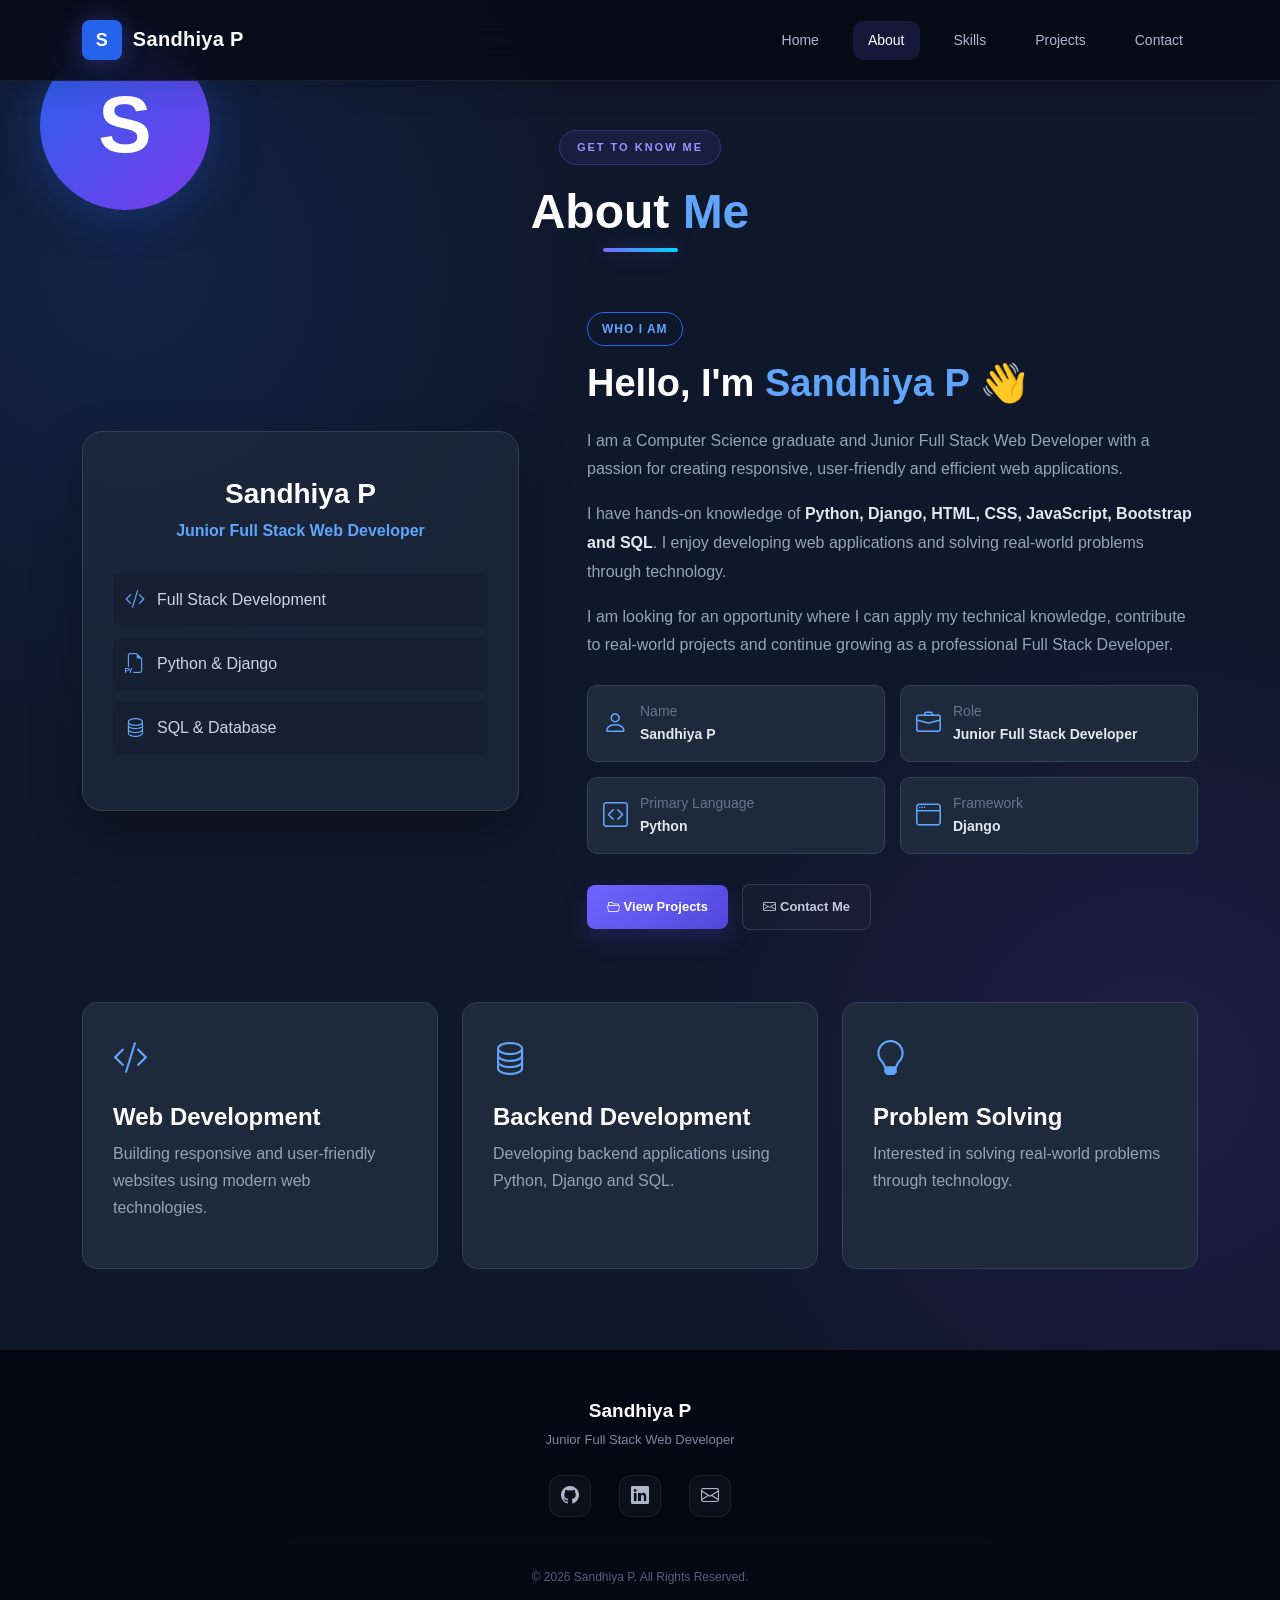
==== about.html @ 36f97024 "first commit" ====
<!DOCTYPE html>
<html lang="en">

<head>
    <meta charset="UTF-8">
    <meta name="viewport" content="width=device-width, initial-scale=1.0">

    <title>About Me | Sandhiya P</title>

    <!-- Bootstrap CSS -->
    <link href="https://cdn.jsdelivr.net/npm/bootstrap@5.3.3/dist/css/bootstrap.min.css" rel="stylesheet">

    <!-- Bootstrap Icons -->
    <link rel="stylesheet" href="https://cdn.jsdelivr.net/npm/bootstrap-icons@1.11.3/font/bootstrap-icons.min.css">

    <!-- Custom CSS -->
    <link rel="stylesheet" href="style.css">
</head>

<body>


    <!-- ================= NAVBAR ================= -->

    <nav class="navbar navbar-expand-lg navbar-dark fixed-top">

        <div class="container">

            <a class="navbar-brand fw-bold" href="index.html">
                <span class="logo">S</span>
                Sandhiya P
            </a>


            <button class="navbar-toggler" type="button" data-bs-toggle="collapse" data-bs-target="#navbarMenu">

                <span class="navbar-toggler-icon"></span>

            </button>


            <div class="collapse navbar-collapse" id="navbarMenu">

                <ul class="navbar-nav ms-auto">

                    <li class="nav-item">
                        <a class="nav-link" href="index.html">
                            Home
                        </a>
                    </li>

                    <li class="nav-item">
                        <a class="nav-link active" href="about.html">
                            About
                        </a>
                    </li>

                    <li class="nav-item">
                        <a class="nav-link" href="skills.html">
                            Skills
                        </a>
                    </li>

                    <li class="nav-item">
                        <a class="nav-link" href="projects.html">
                            Projects
                        </a>
                    </li>

                    <li class="nav-item">
                        <a class="nav-link" href="contact.html">
                            Contact
                        </a>
                    </li>

                </ul>

            </div>

        </div>

    </nav>



    <!-- ================= ABOUT SECTION ================= -->

    <section class="about-section">

        <div class="container">

            <!-- TITLE -->

            <div class="section-title text-center">

                <p class="small-title">
                    GET TO KNOW ME
                </p>

                <h1>
                    About <span>Me</span>
                </h1>

                <p class="title-line"></p>

            </div>


            <!-- MAIN CONTENT -->

            <div class="row align-items-center g-5">


                <!-- LEFT PROFILE -->

                <div class="col-lg-5">

                    <div class="about-profile">

                        <div class="profile-circle">

                            <span>S</span>

                        </div>


                        <h2>
                            Sandhiya P
                        </h2>

                        <p class="role">
                            Junior Full Stack Web Developer
                        </p>


                        <!-- INFO -->

                        <div class="profile-info">

                            <div>
                                <i class="bi bi-code-slash"></i>
                                <span>Full Stack Development</span>
                            </div>

                            <div>
                                <i class="bi bi-filetype-py"></i>
                                <span>Python & Django</span>
                            </div>

                            <div>
                                <i class="bi bi-database"></i>
                                <span>SQL & Database</span>
                            </div>

                        </div>

                    </div>

                </div>



                <!-- RIGHT CONTENT -->

                <div class="col-lg-7">

                    <div class="about-content">

                        <span class="badge-title">
                            WHO I AM
                        </span>

                        <h2>
                            Hello, I'm <span>Sandhiya P</span> 👋
                        </h2>


                        <p>
                            I am a Computer Science graduate and
                            Junior Full Stack Web Developer with a
                            passion for creating responsive,
                            user-friendly and efficient web
                            applications.
                        </p>


                        <p>
                            I have hands-on knowledge of
                            <strong>Python, Django, HTML, CSS,
                                JavaScript, Bootstrap and SQL</strong>.
                            I enjoy developing web applications and
                            solving real-world problems through
                            technology.
                        </p>


                        <p>
                            I am looking for an opportunity where I
                            can apply my technical knowledge,
                            contribute to real-world projects and
                            continue growing as a professional
                            Full Stack Developer.
                        </p>


                        <!-- DETAILS -->

                        <div class="details-grid">

                            <div class="detail-item">

                                <i class="bi bi-person"></i>

                                <div>
                                    <small>Name</small>
                                    <strong>Sandhiya P</strong>
                                </div>

                            </div>


                            <div class="detail-item">

                                <i class="bi bi-briefcase"></i>

                                <div>
                                    <small>Role</small>
                                    <strong>Junior Full Stack Developer</strong>
                                </div>

                            </div>


                            <div class="detail-item">

                                <i class="bi bi-code-square"></i>

                                <div>
                                    <small>Primary Language</small>
                                    <strong>Python</strong>
                                </div>

                            </div>


                            <div class="detail-item">

                                <i class="bi bi-window"></i>

                                <div>
                                    <small>Framework</small>
                                    <strong>Django</strong>
                                </div>

                            </div>

                        </div>


                        <!-- BUTTONS -->

                        <div class="about-buttons">

                            <a href="projects.html" class="btn btn-primary">

                                <i class="bi bi-folder2-open"></i>
                                View Projects

                            </a>


                            <a href="contact.html" class="btn btn-outline-light">

                                <i class="bi bi-envelope"></i>
                                Contact Me

                            </a>

                        </div>

                    </div>

                </div>

            </div>


            <!-- ================= BOTTOM CARDS ================= -->

            <div class="row mt-5 g-4">

                <div class="col-md-4">

                    <div class="about-card">

                        <i class="bi bi-code-slash"></i>

                        <h4>
                            Web Development
                        </h4>

                        <p>
                            Building responsive and
                            user-friendly websites using
                            modern web technologies.
                        </p>

                    </div>

                </div>


                <div class="col-md-4">

                    <div class="about-card">

                        <i class="bi bi-database"></i>

                        <h4>
                            Backend Development
                        </h4>

                        <p>
                            Developing backend applications
                            using Python, Django and SQL.
                        </p>

                    </div>

                </div>


                <div class="col-md-4">

                    <div class="about-card">

                        <i class="bi bi-lightbulb"></i>

                        <h4>
                            Problem Solving
                        </h4>

                        <p>
                            Interested in solving real-world
                            problems through technology.
                        </p>

                    </div>

                </div>

            </div>

        </div>

    </section>



    <!-- ================= FOOTER ================= -->

    <footer>

        <div class="container text-center">

            <h5>
                Sandhiya P
            </h5>

            <p>
                Junior Full Stack Web Developer
            </p>


            <div class="footer-social">

                <a href="#">
                    <i class="bi bi-github"></i>
                </a>

                <a href="#">
                    <i class="bi bi-linkedin"></i>
                </a>

                <a href="mailto:your-email@gmail.com">
                    <i class="bi bi-envelope"></i>
                </a>

            </div>


            <hr>


            <p class="copyright">
                © 2026 Sandhiya P. All Rights Reserved.
            </p>

        </div>

    </footer>



    <!-- Bootstrap JS -->

    <script src="https://cdn.jsdelivr.net/npm/bootstrap@5.3.3/dist/js/bootstrap.bundle.min.js">
    </script>

</body>

</html>
---- style.css ----
/* ================= GENERAL ================= */

* {
    margin: 0;
    padding: 0;
    box-sizing: border-box;
}

html {
    scroll-behavior: smooth;
}

body {
    font-family: Arial, sans-serif;
    background: #0f172a;
    color: white;
}


/* ================= NAVBAR ================= */

.navbar {
    background: rgba(15, 23, 42, 0.95);
    backdrop-filter: blur(10px);
    padding: 15px 0;
}

.navbar-brand {
    font-size: 23px;
}

.navbar-brand span {
    background: #2563eb;
    padding: 5px 10px;
    border-radius: 8px;
    margin-right: 5px;
}

.nav-link {
    color: #cbd5e1 !important;
    margin-left: 15px;
    font-weight: 500;
    transition: 0.3s;
}

.nav-link:hover,
.nav-link.active {
    color: #60a5fa !important;
}


/* ================= HERO ================= */

.hero {
    min-height: 100vh;

    background:
        radial-gradient(circle at 80% 20%,
            rgba(37, 99, 235, 0.25),
            transparent 30%),
        radial-gradient(circle at 10% 80%,
            rgba(124, 58, 237, 0.20),
            transparent 30%),
        #0f172a;
}

.hero h1 {
    font-size: clamp(42px, 6vw, 70px);
    font-weight: 800;
    line-height: 1.1;
    margin-bottom: 20px;
}

.hero h1 span {
    display: block;
    background: linear-gradient(90deg,
            #60a5fa,
            #a78bfa);

    -webkit-background-clip: text;
    -webkit-text-fill-color: transparent;
}

.hero h2 {
    color: #cbd5e1;
    font-size: 28px;
    margin-bottom: 25px;
}

.hero h2 strong {
    color: #60a5fa;
}

.welcome-text {
    color: #60a5fa;
    font-weight: 600;
    font-size: 17px;
    margin-bottom: 15px;
}

.hero-description {
    color: #94a3b8;
    max-width: 650px;
    line-height: 1.8;
    font-size: 17px;
}


/* ================= BUTTONS ================= */

.hero-buttons {
    margin-top: 30px;
}

.hero-buttons .btn {
    padding: 12px 22px;
    border-radius: 8px;
    margin-right: 10px;
    margin-bottom: 10px;
    font-weight: 600;
}

.btn-primary {
    background: #2563eb;
    border-color: #2563eb;
}

.btn-primary:hover {
    background: #1d4ed8;
    border-color: #1d4ed8;
}


/* ================= SOCIAL ================= */

.social-links {
    margin-top: 30px;
}

.social-links a {
    display: inline-flex;
    justify-content: center;
    align-items: center;

    width: 45px;
    height: 45px;

    margin-right: 10px;

    border: 1px solid #334155;
    border-radius: 50%;

    color: white;
    text-decoration: none;

    transition: 0.3s;
}

.social-links a:hover {
    background: #2563eb;
    border-color: #2563eb;
    transform: translateY(-4px);
}


/* ================= PROFILE ================= */

.profile-container {
    position: relative;
    width: 350px;
    height: 350px;
    margin: auto;
}

.profile-circle {
    width: 270px;
    height: 270px;

    position: absolute;
    top: 40px;
    left: 40px;

    border-radius: 50%;

    background:
        linear-gradient(135deg,
            #2563eb,
            #7c3aed);

    display: flex;
    justify-content: center;
    align-items: center;

    box-shadow:
        0 0 60px rgba(37, 99, 235, 0.35);
}

.profile-letter {
    font-size: 120px;
    font-weight: 800;
    color: white;
}


/* ================= FLOATING CARDS ================= */

.floating-card {
    position: absolute;

    background: rgba(30, 41, 59, 0.95);

    border: 1px solid #334155;

    padding: 12px 18px;

    border-radius: 10px;

    box-shadow: 0 10px 30px rgba(0, 0, 0, 0.3);

    font-size: 14px;

    animation: floating 3s ease-in-out infinite;
}

.floating-card i {
    color: #60a5fa;
    margin-right: 6px;
}

.card-one {
    top: 30px;
    right: -10px;
}

.card-two {
    bottom: 50px;
    left: -20px;
    animation-delay: 1s;
}

.card-three {
    bottom: 10px;
    right: 0;
    animation-delay: 2s;
}

@keyframes floating {

    0%,
    100% {
        transform: translateY(0);
    }

    50% {
        transform: translateY(-10px);
    }
}


/* ================= QUICK SKILLS ================= */

.quick-skills {
    background: #111827;
    padding: 40px 0;
}

.skill-box {
    background: #1e293b;
    border: 1px solid #334155;

    padding: 20px;

    border-radius: 12px;

    transition: 0.3s;
}

.skill-box:hover {
    transform: translateY(-5px);
    border-color: #2563eb;
}

.skill-box i {
    font-size: 30px;
    color: #60a5fa;
}

.skill-box h6 {
    margin-top: 10px;
    margin-bottom: 0;
}


/* ================= FOOTER ================= */

footer {
    background: #020617;
    padding: 35px 0;
}

footer h5 {
    font-size: 22px;
}

footer p {
    color: #94a3b8;
}

.footer-social a {
    color: white;
    font-size: 20px;
    margin: 0 8px;
    transition: 0.3s;
}

.footer-social a:hover {
    color: #60a5fa;
}

footer hr {
    border-color: #334155;
}

.copyright {
    margin-bottom: 0;
    font-size: 14px;
}


/* ================= MOBILE ================= */

@media (max-width: 991px) {

    .hero {
        text-align: center;
        padding-top: 80px;
    }

    .hero-description {
        margin: auto;
    }

    .social-links {
        margin-bottom: 30px;
    }

}

@media (max-width: 576px) {

    .profile-container {
        width: 280px;
        height: 280px;
    }

    .profile-circle {
        width: 220px;
        height: 220px;

        top: 30px;
        left: 30px;
    }

    .profile-letter {
        font-size: 90px;
    }

    .floating-card {
        font-size: 12px;
        padding: 8px 12px;
    }

    .card-one {
        right: -5px;
    }

    .card-two {
        left: -5px;
    }

}

/* ================= ABOUT PAGE ================= */

.about-section {
    min-height: 100vh;
    padding: 130px 0 80px;

    background:
        radial-gradient(circle at 10% 20%,
            rgba(37, 99, 235, 0.15),
            transparent 30%),
        radial-gradient(circle at 90% 80%,
            rgba(124, 58, 237, 0.15),
            transparent 30%),
        #0f172a;

    color: white;
}


/* ================= NAVBAR ================= */

.navbar {
    background: rgba(15, 23, 42, 0.95);
    backdrop-filter: blur(10px);
    padding: 15px 0;
}

.logo {
    display: inline-flex;
    align-items: center;
    justify-content: center;

    width: 35px;
    height: 35px;

    margin-right: 6px;

    background: #2563eb;
    border-radius: 8px;
}

.nav-link {
    color: #cbd5e1 !important;
    margin-left: 15px;
    font-weight: 500;
}

.nav-link:hover,
.nav-link.active {
    color: #60a5fa !important;
}


/* ================= SECTION TITLE ================= */

.section-title {
    margin-bottom: 60px;
}

.small-title {
    color: #60a5fa;
    font-size: 14px;
    font-weight: 700;
    letter-spacing: 3px;
}

.section-title h1 {
    font-size: 48px;
    font-weight: 800;
}

.section-title h1 span {
    color: #60a5fa;
}

.title-line {
    width: 60px;
    height: 4px;
    background: #2563eb;
    margin: 15px auto;
    border-radius: 10px;
}


/* ================= PROFILE ================= */

.about-profile {
    text-align: center;

    padding: 45px 30px;

    background: rgba(30, 41, 59, 0.75);

    border: 1px solid #334155;

    border-radius: 20px;

    box-shadow:
        0 20px 50px rgba(0, 0, 0, 0.25);

    transition: 0.3s;
}

.about-profile:hover {
    transform: translateY(-5px);
    border-color: #2563eb;
}


/* PROFILE CIRCLE */

.profile-circle {
    width: 170px;
    height: 170px;

    margin: 0 auto 25px;

    border-radius: 50%;

    display: flex;
    align-items: center;
    justify-content: center;

    background:
        linear-gradient(135deg,
            #2563eb,
            #7c3aed);

    box-shadow:
        0 0 50px rgba(37, 99, 235, 0.35);
}

.profile-circle span {
    font-size: 80px;
    font-weight: 800;
}


/* PROFILE TEXT */

.about-profile h2 {
    font-size: 28px;
    font-weight: 700;
}

.role {
    color: #60a5fa;
    font-weight: 600;
}


/* ================= PROFILE INFO ================= */

.profile-info {
    margin-top: 30px;
    text-align: left;
}

.profile-info div {
    display: flex;
    align-items: center;

    padding: 12px;

    margin-bottom: 10px;

    background: #172033;

    border-radius: 8px;

    color: #cbd5e1;
}

.profile-info i {
    color: #60a5fa;
    font-size: 20px;
    margin-right: 12px;
}


/* ================= ABOUT CONTENT ================= */

.about-content {
    padding-left: 20px;
}

.badge-title {
    display: inline-block;

    color: #60a5fa;

    border: 1px solid #2563eb;

    padding: 7px 14px;

    border-radius: 20px;

    font-size: 12px;

    font-weight: 700;

    letter-spacing: 1px;

    margin-bottom: 15px;
}

.about-content h2 {
    font-size: 38px;
    font-weight: 800;
    margin-bottom: 20px;
}

.about-content h2 span {
    color: #60a5fa;
}

.about-content p {
    color: #94a3b8;
    line-height: 1.8;
    font-size: 16px;
}

.about-content strong {
    color: #e2e8f0;
}


/* ================= DETAILS ================= */

.details-grid {
    display: grid;

    grid-template-columns: repeat(2, 1fr);

    gap: 15px;

    margin-top: 25px;
}

.detail-item {
    display: flex;
    align-items: center;

    padding: 15px;

    background: #1e293b;

    border: 1px solid #334155;

    border-radius: 10px;
}

.detail-item>i {
    font-size: 25px;
    color: #60a5fa;
    margin-right: 12px;
}

.detail-item small {
    display: block;
    color: #64748b;
}

.detail-item strong {
    color: #e2e8f0;
    font-size: 14px;
}


/* ================= BUTTONS ================= */

.about-buttons {
    margin-top: 30px;
}

.about-buttons .btn {
    padding: 12px 20px;

    border-radius: 8px;

    margin-right: 10px;

    font-weight: 600;
}

.btn-primary {
    background: #2563eb;
    border-color: #2563eb;
}

.btn-primary:hover {
    background: #1d4ed8;
    border-color: #1d4ed8;
}


/* ================= BOTTOM CARDS ================= */

.about-card {
    height: 100%;

    padding: 30px;

    background: #1e293b;

    border: 1px solid #334155;

    border-radius: 15px;

    transition: 0.3s;
}

.about-card:hover {
    transform: translateY(-7px);
    border-color: #2563eb;
}

.about-card i {
    font-size: 35px;
    color: #60a5fa;
}

.about-card h4 {
    margin-top: 18px;
    font-weight: 700;
}

.about-card p {
    color: #94a3b8;
    line-height: 1.7;
}


/* ================= FOOTER ================= */

footer {
    background: #020617;

    padding: 35px 0;

    color: white;
}

footer p {
    color: #94a3b8;
}

.footer-social a {
    color: white;

    font-size: 20px;

    margin: 0 8px;

    transition: 0.3s;
}

.footer-social a:hover {
    color: #60a5fa;
}

footer hr {
    border-color: #334155;
}

.copyright {
    margin-bottom: 0;
    font-size: 14px;
}


/* ================= MOBILE ================= */

@media (max-width: 991px) {

    .about-content {
        padding-left: 0;
    }

}

@media (max-width: 576px) {

    .about-section {
        padding-top: 110px;
    }

    .section-title h1 {
        font-size: 38px;
    }

    .about-content h2 {
        font-size: 30px;
    }

    .details-grid {
        grid-template-columns: 1fr;
    }

    .profile-circle {
        width: 140px;
        height: 140px;
    }

    .profile-circle span {
        font-size: 65px;
    }

}



/* ================= SKILLS PAGE ================= */

.skills-section {
    min-height: 100vh;
    padding: 130px 0 80px;

    background:
        radial-gradient(circle at 10% 20%,
            rgba(37, 99, 235, 0.15),
            transparent 30%),
        radial-gradient(circle at 90% 80%,
            rgba(124, 58, 237, 0.15),
            transparent 30%),
        #0f172a;

    color: white;
}


/* ================= SECTION TITLE ================= */

.section-title {
    margin-bottom: 55px;
}

.small-title {
    color: #60a5fa;
    font-size: 14px;
    font-weight: 700;
    letter-spacing: 3px;
}

.section-title h1 {
    font-size: 48px;
    font-weight: 800;
}

.section-title h1 span {
    color: #60a5fa;
}

.title-line {
    width: 60px;
    height: 4px;

    background: #2563eb;

    margin: 15px auto;

    border-radius: 10px;
}

.section-description {
    max-width: 650px;

    margin: auto;

    color: #94a3b8;

    line-height: 1.7;
}


/* ================= SKILL CARD ================= */

.skill-card {

    height: 100%;

    padding: 30px;

    background: rgba(30, 41, 59, 0.75);

    border: 1px solid #334155;

    border-radius: 16px;

    transition: all 0.3s ease;
}

.skill-card:hover {

    transform: translateY(-8px);

    border-color: #2563eb;

    box-shadow:
        0 15px 40px rgba(0, 0, 0, 0.3);
}


/* ================= SKILL ICON ================= */

.skill-icon {

    width: 60px;
    height: 60px;

    display: flex;

    justify-content: center;
    align-items: center;

    border-radius: 12px;

    background: rgba(37, 99, 235, 0.15);

    color: #60a5fa;

    font-size: 30px;

    margin-bottom: 20px;
}


.skill-card h3 {

    font-size: 22px;

    font-weight: 700;

    margin-bottom: 12px;
}


.skill-card p {

    color: #94a3b8;

    line-height: 1.7;

    font-size: 15px;

    min-height: 75px;
}


/* ================= PROGRESS ================= */

.skill-progress {

    margin-top: 20px;
}


.progress-info {

    display: flex;

    justify-content: space-between;

    margin-bottom: 8px;

    color: #94a3b8;

    font-size: 13px;
}


.progress {

    height: 7px;

    background: #334155;

    border-radius: 20px;

    overflow: hidden;
}


.progress-bar {

    background:
        linear-gradient(90deg,
            #2563eb,
            #7c3aed);

    border-radius: 20px;
}


/* ================= TECHNOLOGY SECTION ================= */

.technology-section {

    margin-top: 80px;

    padding: 40px;

    background: rgba(30, 41, 59, 0.6);

    border: 1px solid #334155;

    border-radius: 20px;
}


.technology-section h2 {

    font-size: 28px;

    font-weight: 700;

    margin-bottom: 30px;
}


.technology-list {

    display: flex;

    flex-wrap: wrap;

    justify-content: center;

    gap: 12px;
}


.technology-list span {

    padding: 10px 18px;

    background: #172033;

    border: 1px solid #334155;

    border-radius: 30px;

    color: #cbd5e1;

    font-size: 14px;

    transition: 0.3s;
}


.technology-list span:hover {

    background: #2563eb;

    border-color: #2563eb;

    color: white;

    transform: translateY(-3px);
}


/* ================= NAVBAR ================= */

.navbar {

    background: rgba(15, 23, 42, 0.95);

    backdrop-filter: blur(10px);

    padding: 15px 0;
}


.logo {

    display: inline-flex;

    align-items: center;

    justify-content: center;

    width: 35px;

    height: 35px;

    margin-right: 6px;

    background: #2563eb;

    border-radius: 8px;
}


.nav-link {

    color: #cbd5e1 !important;

    margin-left: 15px;

    font-weight: 500;
}


.nav-link:hover,
.nav-link.active {

    color: #60a5fa !important;
}


/* ================= FOOTER ================= */

footer {

    background: #020617;

    padding: 35px 0;

    color: white;
}


footer p {

    color: #94a3b8;
}


.footer-social a {

    color: white;

    font-size: 20px;

    margin: 0 8px;

    transition: 0.3s;
}


.footer-social a:hover {

    color: #60a5fa;
}


footer hr {

    border-color: #334155;
}


.copyright {

    margin-bottom: 0;

    font-size: 14px;
}


/* ================= MOBILE ================= */

@media (max-width: 576px) {

    .skills-section {

        padding-top: 110px;

    }


    .section-title h1 {

        font-size: 38px;

    }


    .technology-section {

        padding: 25px 15px;

    }


    .technology-section h2 {

        font-size: 23px;

    }

}


/* ================= PROJECTS PAGE ================= */

.projects-section {

    min-height: 100vh;

    padding: 130px 0 80px;

    background:
        radial-gradient(circle at 10% 20%,
            rgba(37, 99, 235, 0.15),
            transparent 30%),
        radial-gradient(circle at 90% 80%,
            rgba(124, 58, 237, 0.15),
            transparent 30%),
        #0f172a;

    color: white;
}


/* ================= SECTION TITLE ================= */

.section-title {

    margin-bottom: 55px;

}

.small-title {

    color: #60a5fa;

    font-size: 14px;

    font-weight: 700;

    letter-spacing: 3px;

}

.section-title h1 {

    font-size: 48px;

    font-weight: 800;

}

.section-title h1 span {

    color: #60a5fa;

}

.title-line {

    width: 60px;

    height: 4px;

    background: #2563eb;

    margin: 15px auto;

    border-radius: 10px;

}

.section-description {

    max-width: 700px;

    margin: auto;

    color: #94a3b8;

    line-height: 1.7;

}


/* ================= PROJECT CARD ================= */

.project-card {

    height: 100%;

    background: rgba(30, 41, 59, 0.75);

    border: 1px solid #334155;

    border-radius: 18px;

    overflow: hidden;

    transition: all 0.3s ease;

}

.project-card:hover {

    transform: translateY(-10px);

    border-color: #2563eb;

    box-shadow:
        0 20px 50px rgba(0, 0, 0, 0.35);

}


/* ================= PROJECT IMAGE ================= */

.project-image {

    height: 210px;

    position: relative;

    display: flex;

    align-items: center;

    justify-content: center;

    overflow: hidden;

}


/* Project backgrounds */

.task-project {

    background:
        linear-gradient(135deg,
            #1d4ed8,
            #312e81);

}

.ecommerce-project {

    background:
        linear-gradient(135deg,
            #7c3aed,
            #4c1d95);

}

.ml-project {

    background:
        linear-gradient(135deg,
            #0369a1,
            #164e63);

}

.kidney-project {

    background:
        linear-gradient(135deg,
            #be123c,
            #7f1d1d);

}


/* Project Icon */

.project-image>i {

    font-size: 85px;

    color: rgba(255, 255, 255, 0.9);

}


/* Project Number */

.project-number {

    position: absolute;

    top: 15px;

    right: 18px;

    padding: 7px 12px;

    background: rgba(0, 0, 0, 0.25);

    border-radius: 20px;

    font-size: 13px;

    font-weight: 700;

}


/* ================= PROJECT CONTENT ================= */

.project-content {

    padding: 28px;

}

.project-category {

    color: #60a5fa;

    font-size: 11px;

    font-weight: 700;

    letter-spacing: 1.5px;

}

.project-content h3 {

    font-size: 23px;

    font-weight: 700;

    margin-top: 10px;

    margin-bottom: 15px;

}

.project-content p {

    color: #94a3b8;

    line-height: 1.7;

    font-size: 15px;

}


/* ================= FEATURES ================= */

.project-features {

    list-style: none;

    padding: 0;

    margin: 20px 0;

}

.project-features li {

    color: #cbd5e1;

    font-size: 14px;

    margin-bottom: 8px;

}

.project-features i {

    color: #60a5fa;

    margin-right: 8px;

}


/* ================= TECHNOLOGY TAGS ================= */

.tech-tags {

    display: flex;

    flex-wrap: wrap;

    gap: 7px;

    margin-top: 20px;

}

.tech-tags span {

    padding: 6px 10px;

    background: #172033;

    border: 1px solid #334155;

    border-radius: 20px;

    color: #cbd5e1;

    font-size: 11px;

}


/* ================= PROJECT BUTTONS ================= */

.project-buttons {

    display: flex;

    gap: 10px;

    margin-top: 25px;

}

.project-buttons .btn {

    flex: 1;

    padding: 10px;

    border-radius: 8px;

    font-size: 13px;

    font-weight: 600;

}


/* ================= CTA ================= */

.project-cta {

    margin-top: 80px;

    padding: 50px 20px;

    background:
        linear-gradient(135deg,
            rgba(37, 99, 235, 0.15),
            rgba(124, 58, 237, 0.15));

    border: 1px solid #334155;

    border-radius: 20px;

}

.project-cta h2 {

    font-size: 30px;

    font-weight: 700;

}

.project-cta p {

    color: #94a3b8;

    margin: 15px 0 25px;

}


/* ================= NAVBAR ================= */

.navbar {

    background: rgba(15, 23, 42, 0.95);

    backdrop-filter: blur(10px);

    padding: 15px 0;

}

.logo {

    display: inline-flex;

    align-items: center;

    justify-content: center;

    width: 35px;

    height: 35px;

    margin-right: 6px;

    background: #2563eb;

    border-radius: 8px;

}

.nav-link {

    color: #cbd5e1 !important;

    margin-left: 15px;

    font-weight: 500;

}

.nav-link:hover,
.nav-link.active {

    color: #60a5fa !important;

}


/* ================= FOOTER ================= */

footer {

    background: #020617;

    padding: 35px 0;

    color: white;

}

footer p {

    color: #94a3b8;

}

.footer-social a {

    color: white;

    font-size: 20px;

    margin: 0 8px;

    transition: 0.3s;

}

.footer-social a:hover {

    color: #60a5fa;

}

footer hr {

    border-color: #334155;

}

.copyright {

    margin-bottom: 0;

    font-size: 14px;

}


/* ================= MOBILE ================= */

@media (max-width: 576px) {

    .projects-section {

        padding-top: 110px;

    }

    .section-title h1 {

        font-size: 38px;

    }

    .project-buttons {

        flex-direction: column;

    }

}


/* ================= CONTACT PAGE ================= */

.contact-section {

    min-height: 100vh;

    padding: 130px 0 90px;

    background:
        radial-gradient(circle at 10% 20%,
            rgba(37, 99, 235, 0.15),
            transparent 30%),

        radial-gradient(circle at 90% 80%,
            rgba(124, 58, 237, 0.15),
            transparent 30%),

        #0f172a;

    color: white;

}


/* ================= TITLE ================= */

.section-title {

    margin-bottom: 60px;

}


.small-title {

    color: #60a5fa;

    font-size: 14px;

    font-weight: 700;

    letter-spacing: 3px;

}


.section-title h1 {

    font-size: 48px;

    font-weight: 800;

}


.section-title h1 span {

    color: #60a5fa;

}


.title-line {

    width: 60px;

    height: 4px;

    background: #2563eb;

    margin: 15px auto;

    border-radius: 10px;

}


.section-description {

    max-width: 700px;

    margin: auto;

    color: #94a3b8;

    line-height: 1.7;

}


/* ================= CONTACT INFO ================= */

.contact-info {

    height: 100%;

    padding: 35px;

    background: rgba(30, 41, 59, 0.75);

    border: 1px solid #334155;

    border-radius: 18px;

}


.badge-title {

    display: inline-block;

    padding: 7px 14px;

    border: 1px solid #2563eb;

    border-radius: 20px;

    color: #60a5fa;

    font-size: 12px;

    font-weight: 700;

    letter-spacing: 1px;

}


.contact-info h2 {

    font-size: 35px;

    font-weight: 800;

    margin-top: 20px;

    margin-bottom: 15px;

}


.contact-info h2 span {

    color: #60a5fa;

}


.contact-info>p {

    color: #94a3b8;

    line-height: 1.8;

    margin-bottom: 30px;

}


/* ================= CONTACT ITEMS ================= */

.contact-item {

    display: flex;

    align-items: center;

    gap: 15px;

    padding: 16px;

    margin-bottom: 15px;

    background: #172033;

    border: 1px solid #334155;

    border-radius: 12px;

    text-decoration: none;

    transition: 0.3s;

}


.contact-item:hover {

    transform: translateX(5px);

    border-color: #2563eb;

}


.contact-icon {

    width: 48px;

    height: 48px;

    min-width: 48px;

    display: flex;

    align-items: center;

    justify-content: center;

    background: rgba(37, 99, 235, 0.15);

    color: #60a5fa;

    border-radius: 10px;

    font-size: 22px;

}


.contact-item small {

    display: block;

    color: #64748b;

    margin-bottom: 3px;

}


.contact-item strong {

    color: #e2e8f0;

    font-size: 14px;

}


/* ================= AVAILABILITY ================= */

.availability {

    display: flex;

    align-items: center;

    gap: 12px;

    margin-top: 25px;

    padding: 15px;

    background: rgba(34, 197, 94, 0.08);

    border: 1px solid rgba(34, 197, 94, 0.2);

    border-radius: 10px;

}


.online-dot {

    width: 10px;

    height: 10px;

    background: #22c55e;

    border-radius: 50%;

    box-shadow: 0 0 10px #22c55e;

}


.availability strong {

    display: block;

    color: #bbf7d0;

    font-size: 14px;

}


.availability small {

    color: #86efac;

}


/* ================= CONTACT FORM ================= */

.contact-form {

    padding: 35px;

    background: rgba(30, 41, 59, 0.75);

    border: 1px solid #334155;

    border-radius: 18px;

    height: 100%;

}


.contact-form h2 {

    font-size: 30px;

    font-weight: 700;

}


.contact-form>p {

    color: #94a3b8;

    margin-bottom: 30px;

}


/* ================= FORM ================= */

.form-group {

    margin-bottom: 20px;

}


.form-group label {

    display: block;

    color: #cbd5e1;

    font-size: 14px;

    font-weight: 600;

    margin-bottom: 8px;

}


.form-group input,
.form-group textarea {

    width: 100%;

    padding: 13px 15px;

    background: #172033;

    border: 1px solid #334155;

    border-radius: 8px;

    color: white;

    outline: none;

    transition: 0.3s;

}


.form-group input::placeholder,
.form-group textarea::placeholder {

    color: #64748b;

}


.form-group input:focus,
.form-group textarea:focus {

    border-color: #2563eb;

    box-shadow:
        0 0 0 3px rgba(37, 99, 235, 0.12);

}


.form-group textarea {

    resize: vertical;

}


/* ================= SEND BUTTON ================= */

.send-btn {

    width: 100%;

    padding: 13px;

    border: none;

    border-radius: 8px;

    background:
        linear-gradient(90deg,
            #2563eb,
            #7c3aed);

    color: white;

    font-weight: 600;

    transition: 0.3s;

}


.send-btn:hover {

    transform: translateY(-2px);

    box-shadow:
        0 10px 25px rgba(37, 99, 235, 0.25);

}


/* ================= SOCIAL ================= */

.social-section {

    margin-top: 70px;

}


.social-section h3 {

    font-size: 28px;

    font-weight: 700;

}


.social-section p {

    color: #94a3b8;

}


.social-links {

    display: flex;

    justify-content: center;

    gap: 15px;

    margin-top: 25px;

}


.social-links a {

    width: 50px;

    height: 50px;

    display: flex;

    align-items: center;

    justify-content: center;

    border: 1px solid #334155;

    background: #1e293b;

    color: #cbd5e1;

    border-radius: 50%;

    font-size: 22px;

    text-decoration: none;

    transition: 0.3s;

}


.social-links a:hover {

    background: #2563eb;

    border-color: #2563eb;

    color: white;

    transform: translateY(-5px);

}


/* ================= NAVBAR ================= */

.navbar {

    background: rgba(15, 23, 42, 0.95);

    backdrop-filter: blur(10px);

    padding: 15px 0;

}


.logo {

    display: inline-flex;

    align-items: center;

    justify-content: center;

    width: 35px;

    height: 35px;

    margin-right: 6px;

    background: #2563eb;

    border-radius: 8px;

}


.nav-link {

    color: #cbd5e1 !important;

    margin-left: 15px;

    font-weight: 500;

}


.nav-link:hover,
.nav-link.active {

    color: #60a5fa !important;

}


/* ================= FOOTER ================= */

footer {

    background: #020617;

    padding: 35px 0;

    color: white;

}


footer p {

    color: #94a3b8;

}


.footer-social a {

    color: white;

    font-size: 20px;

    margin: 0 8px;

    transition: 0.3s;

}


.footer-social a:hover {

    color: #60a5fa;

}


footer hr {

    border-color: #334155;

}


.copyright {

    margin-bottom: 0;

    font-size: 14px;

}



/* =========================================
   GLOBAL
========================================= */

* {
    margin: 0;
    padding: 0;
    box-sizing: border-box;
}

body {
    font-family: "Poppins", sans-serif;
    background: #080b18;
    color: #ffffff;
}


/* =========================================
   NAVBAR
========================================= */

.navbar {
    padding: 18px 0;
    background: rgba(8, 11, 24, 0.92);
    backdrop-filter: blur(12px);
    border-bottom: 1px solid rgba(255, 255, 255, 0.08);
}

.navbar-brand {
    font-size: 20px;
}

.logo {
    display: inline-flex;
    align-items: center;
    justify-content: center;

    width: 38px;
    height: 38px;

    margin-right: 8px;

    border-radius: 10px;

    background: linear-gradient(135deg, #6c63ff, #a855f7);

    font-weight: 800;
}

.nav-link {
    margin-left: 12px;
    color: #cbd5e1 !important;
    transition: 0.3s;
}

.nav-link:hover,
.nav-link.active {
    color: #ffffff !important;
}


/* =========================================
   PROJECT SECTION
========================================= */

.ecommerce-section {
    min-height: 100vh;

    padding: 140px 0 80px;

    background:
        radial-gradient(circle at top right,
            rgba(108, 99, 255, 0.16),
            transparent 35%),
        radial-gradient(circle at bottom left,
            rgba(168, 85, 247, 0.12),
            transparent 35%),
        #080b18;
}


/* =========================================
   HEADER
========================================= */

.project-header {
    max-width: 750px;
    margin: 0 auto 55px;
}

.header-label {
    display: inline-block;

    margin-bottom: 12px;

    font-size: 12px;

    font-weight: 700;

    letter-spacing: 2px;

    color: #a78bfa;
}

.project-header h1 {
    font-size: clamp(34px, 5vw, 55px);

    font-weight: 800;

    margin-bottom: 15px;
}

.project-header h1 span {
    background: linear-gradient(90deg, #8b5cf6, #ec4899);

    -webkit-background-clip: text;

    -webkit-text-fill-color: transparent;
}

.project-header p {
    color: #94a3b8;

    line-height: 1.8;
}


/* =========================================
   MAIN CARD
========================================= */

.ecommerce-card {

    overflow: hidden;

    border-radius: 24px;

    background: rgba(255, 255, 255, 0.055);

    border: 1px solid rgba(255, 255, 255, 0.1);

    box-shadow:
        0 30px 80px rgba(0, 0, 0, 0.4);

    transition: 0.4s ease;
}

.ecommerce-card:hover {

    transform: translateY(-8px);

    border-color: rgba(139, 92, 246, 0.4);

    box-shadow:
        0 40px 100px rgba(0, 0, 0, 0.5);
}


/* =========================================
   HERO
========================================= */

.ecommerce-hero {

    height: 280px;

    position: relative;

    display: flex;

    align-items: center;

    justify-content: center;

    background:
        linear-gradient(135deg,
            #312e81,
            #7c3aed,
            #be185d);

    overflow: hidden;
}

.ecommerce-hero::before {

    content: "";

    position: absolute;

    width: 300px;
    height: 300px;

    border-radius: 50%;

    background: rgba(255, 255, 255, 0.08);

    top: -130px;
    left: -100px;
}

.ecommerce-hero::after {

    content: "";

    position: absolute;

    width: 250px;
    height: 250px;

    border-radius: 50%;

    background: rgba(255, 255, 255, 0.06);

    bottom: -120px;
    right: -80px;
}


/* =========================================
   ECOMMERCE ICON
========================================= */

.ecommerce-icon {

    position: relative;
    z-index: 2;

    width: 110px;
    height: 110px;

    display: flex;

    align-items: center;
    justify-content: center;

    border-radius: 30px;

    font-size: 55px;

    background: rgba(255, 255, 255, 0.14);

    border: 1px solid rgba(255, 255, 255, 0.3);

    backdrop-filter: blur(12px);

    box-shadow:
        0 20px 50px rgba(0, 0, 0, 0.2);

    transition: 0.4s ease;
}

.ecommerce-card:hover .ecommerce-icon {

    transform:
        scale(1.08) rotate(-4deg);

}


/* =========================================
   PROJECT NUMBER
========================================= */

.project-number {

    position: absolute;

    top: 22px;
    right: 22px;

    z-index: 3;

    padding: 7px 14px;

    border-radius: 30px;

    font-size: 13px;

    font-weight: 700;

    background: rgba(0, 0, 0, 0.25);

    backdrop-filter: blur(10px);
}


/* =========================================
   PROJECT STATUS
========================================= */

.project-status {

    position: absolute;

    bottom: 22px;
    left: 22px;

    z-index: 3;

    display: flex;

    align-items: center;

    gap: 7px;

    padding: 8px 14px;

    border-radius: 30px;

    font-size: 12px;

    font-weight: 600;

    background: rgba(255, 255, 255, 0.12);

    border: 1px solid rgba(255, 255, 255, 0.2);

    backdrop-filter: blur(10px);
}


/* =========================================
   CONTENT
========================================= */

.ecommerce-content {

    padding: 40px;
}

.project-category {

    display: inline-flex;

    align-items: center;

    gap: 8px;

    margin-bottom: 12px;

    font-size: 12px;

    font-weight: 700;

    letter-spacing: 1.5px;

    color: #a78bfa;
}

.ecommerce-content h2 {

    font-size: 34px;

    font-weight: 800;

    margin-bottom: 16px;
}

.project-description {

    max-width: 800px;

    color: #94a3b8;

    font-size: 15px;

    line-height: 1.9;
}


/* =========================================
   INFORMATION BOX
========================================= */

.info-box {

    height: 100%;

    padding: 25px;

    border-radius: 16px;

    background: rgba(255, 255, 255, 0.035);

    border: 1px solid rgba(255, 255, 255, 0.08);
}

.info-box h4 {

    margin-bottom: 20px;

    font-size: 17px;

    font-weight: 700;
}

.info-box h4 i {

    margin-right: 8px;

    color: #a78bfa;
}


/* =========================================
   FEATURES
========================================= */

.feature-list {

    padding: 0;

    margin: 0;

    list-style: none;
}

.feature-list li {

    display: flex;

    align-items: center;

    gap: 10px;

    margin-bottom: 13px;

    color: #cbd5e1;

    font-size: 14px;
}

.feature-list li:last-child {
    margin-bottom: 0;
}

.feature-list i {

    color: #a78bfa;

    font-size: 15px;
}


/* =========================================
   PROJECT INFO
========================================= */

.project-info>div {

    display: flex;

    justify-content: space-between;

    gap: 20px;

    padding: 11px 0;

    border-bottom: 1px solid rgba(255, 255, 255, 0.07);
}

.project-info>div:last-child {
    border-bottom: none;
}

.project-info span {

    color: #64748b;

    font-size: 13px;
}

.project-info strong {

    text-align: right;

    color: #e2e8f0;

    font-size: 13px;
}


/* =========================================
   TECHNOLOGIES
========================================= */

.technology-section {

    margin-top: 35px;

    padding-top: 30px;

    border-top: 1px solid rgba(255, 255, 255, 0.08);
}

.technology-section h4 {

    margin-bottom: 18px;

    font-size: 17px;
}

.technology-section h4 i {

    margin-right: 8px;

    color: #a78bfa;
}

.technology-list {

    display: flex;

    flex-wrap: wrap;

    gap: 9px;
}

.technology-list span {

    padding: 8px 13px;

    border-radius: 8px;

    color: #cbd5e1;

    background: rgba(255, 255, 255, 0.05);

    border: 1px solid rgba(255, 255, 255, 0.09);

    font-size: 12px;

    font-weight: 600;

    transition: 0.3s;
}

.technology-list span:hover {

    transform: translateY(-3px);

    background: rgba(139, 92, 246, 0.15);

    border-color: rgba(139, 92, 246, 0.4);
}


/* =========================================
   ACTION BUTTONS
========================================= */

.action-buttons {

    display: grid;

    grid-template-columns:
        repeat(3, 1fr);

    gap: 12px;

    margin-top: 35px;
}

.action-btn {

    min-height: 50px;

    display: flex;

    align-items: center;

    justify-content: center;

    gap: 9px;

    padding: 12px 15px;

    border-radius: 10px;

    text-decoration: none;

    font-size: 13px;

    font-weight: 600;

    transition: 0.3s ease;
}

.action-btn i:last-child {

    font-size: 12px;

    opacity: 0.7;
}


/* =========================================
   GITHUB
========================================= */

.github-btn {

    color: #ffffff;

    background: #24292e;

    border: 1px solid #444;
}

.github-btn:hover {

    color: #ffffff;

    background: #000000;

    transform: translateY(-3px);
}


/* =========================================
   LIVE DEMO
========================================= */

.live-btn {

    color: #ffffff;

    background: linear-gradient(135deg,
            #7c3aed,
            #db2777);

    border: none;
}

.live-btn:hover {

    color: #ffffff;

    transform: translateY(-3px);

    box-shadow:
        0 10px 25px rgba(124, 58, 237, 0.3);
}


/* =========================================
   BACK BUTTON
========================================= */

.back-btn {

    color: #cbd5e1;

    background: rgba(255, 255, 255, 0.04);

    border: 1px solid rgba(255, 255, 255, 0.12);
}

.back-btn:hover {

    color: #ffffff;

    background: rgba(255, 255, 255, 0.1);

    transform: translateY(-3px);
}


/* =========================================
   FOOTER
========================================= */

.project-footer {

    padding: 35px 0;

    background: #050711;

    border-top: 1px solid rgba(255, 255, 255, 0.08);
}

.project-footer h5 {

    margin-bottom: 5px;

    font-weight: 700;
}

.project-footer p {

    color: #64748b;

    font-size: 13px;
}

.project-footer .copyright {

    margin-top: 20px;

    margin-bottom: 0;
}


/* =========================================
   RESPONSIVE
========================================= */

@media (max-width: 768px) {

    .ecommerce-section {

        padding-top: 110px;

    }

    .ecommerce-hero {

        height: 230px;

    }

    .ecommerce-content {

        padding: 25px;

    }

    .ecommerce-content h2 {

        font-size: 28px;

    }

    .action-buttons {

        grid-template-columns: 1fr;

    }

}


@media (max-width: 480px) {

    .ecommerce-content {

        padding: 20px;

    }

    .project-info>div {

        flex-direction: column;

        gap: 4px;

    }

    .project-info strong {

        text-align: left;

    }

}



/* =========================================================
   SPAM EMAIL DETECTION - PROFESSIONAL PROJECT PAGE
   ========================================================= */

* {
    margin: 0;
    padding: 0;
    box-sizing: border-box;
}

html {
    scroll-behavior: smooth;
}

body {
    font-family: "Poppins", sans-serif;
    background: #070b16;
    color: #ffffff;
    overflow-x: hidden;
}


/* =========================================================
   NAVBAR
   ========================================================= */

.navbar {
    background: rgba(7, 11, 22, 0.88);
    backdrop-filter: blur(15px);
    -webkit-backdrop-filter: blur(15px);
    border-bottom: 1px solid rgba(255, 255, 255, 0.08);
    padding: 15px 0;
    transition: 0.3s;
}

.navbar-brand {
    color: #ffffff !important;
    font-size: 20px;
    letter-spacing: 0.3px;
}

.logo {
    display: inline-flex;
    width: 38px;
    height: 38px;
    align-items: center;
    justify-content: center;
    border-radius: 12px;
    margin-right: 8px;

    background: linear-gradient(135deg, #6c63ff, #00d4ff);
    box-shadow: 0 0 25px rgba(108, 99, 255, 0.45);

    font-size: 18px;
    font-weight: 800;
}

.navbar-nav {
    gap: 8px;
}

.nav-link {
    color: #b7bfd5 !important;
    padding: 8px 15px !important;
    border-radius: 10px;
    font-size: 14px;
    font-weight: 500;
    transition: 0.3s;
}

.nav-link:hover,
.nav-link.active {
    color: #ffffff !important;
    background: rgba(108, 99, 255, 0.15);
}

.navbar-toggler {
    border: 1px solid rgba(255, 255, 255, 0.15);
}


/* =========================================================
   MAIN SECTION
   ========================================================= */

.spam-section {
    position: relative;
    min-height: 100vh;
    padding: 145px 0 90px;

    background:
        radial-gradient(circle at 15% 20%,
            rgba(108, 99, 255, 0.18),
            transparent 30%),
        radial-gradient(circle at 85% 25%,
            rgba(0, 212, 255, 0.12),
            transparent 30%),
        linear-gradient(135deg, #070b16, #0b1020 50%, #070b16);
}


/* Decorative background */

.spam-section::before {
    content: "";
    position: absolute;
    inset: 0;

    background-image:
        linear-gradient(rgba(255, 255, 255, 0.025) 1px,
            transparent 1px),
        linear-gradient(90deg,
            rgba(255, 255, 255, 0.025) 1px,
            transparent 1px);

    background-size: 45px 45px;

    mask-image: linear-gradient(to bottom,
            black,
            transparent);

    pointer-events: none;
}


/* =========================================================
   PROJECT HEADER
   ========================================================= */

.project-header {
    position: relative;
    z-index: 2;
    margin-bottom: 55px;
}

.header-label {
    display: inline-block;

    padding: 8px 18px;
    margin-bottom: 18px;

    border: 1px solid rgba(108, 99, 255, 0.4);
    border-radius: 50px;

    background: rgba(108, 99, 255, 0.10);

    color: #9d96ff;

    font-size: 12px;
    font-weight: 700;
    letter-spacing: 2px;
}

.project-header h1 {
    font-size: clamp(40px, 6vw, 68px);
    font-weight: 800;
    line-height: 1.1;
    margin-bottom: 20px;

    letter-spacing: -2px;
}

.project-header h1 span {
    background: linear-gradient(90deg,
            #7c72ff,
            #00d4ff);

    -webkit-background-clip: text;
    -webkit-text-fill-color: transparent;
}

.project-header p {
    max-width: 650px;
    margin: auto;

    color: #9da6bd;
    font-size: 16px;
    line-height: 1.8;
}


/* =========================================================
   MAIN PROJECT CARD
   ========================================================= */

.spam-card {
    position: relative;
    overflow: hidden;

    border: 1px solid rgba(255, 255, 255, 0.08);
    border-radius: 28px;

    background: rgba(15, 21, 38, 0.82);

    backdrop-filter: blur(20px);
    -webkit-backdrop-filter: blur(20px);

    box-shadow:
        0 30px 80px rgba(0, 0, 0, 0.45),
        inset 0 1px 0 rgba(255, 255, 255, 0.04);

    transition: 0.4s ease;
}

.spam-card:hover {
    transform: translateY(-5px);

    border-color: rgba(108, 99, 255, 0.25);

    box-shadow:
        0 40px 100px rgba(0, 0, 0, 0.55),
        0 0 50px rgba(108, 99, 255, 0.08);
}


/* =========================================================
   HERO
   ========================================================= */

.spam-hero {
    position: relative;
    min-height: 270px;

    display: flex;
    align-items: center;
    justify-content: center;

    background:
        radial-gradient(circle,
            rgba(108, 99, 255, 0.20),
            transparent 45%),
        linear-gradient(135deg,
            #11182e,
            #0b1020);

    border-bottom: 1px solid rgba(255, 255, 255, 0.07);
}


/* Hero glow */

.spam-hero::before {
    content: "";

    position: absolute;

    width: 180px;
    height: 180px;

    border-radius: 50%;

    background: rgba(0, 212, 255, 0.12);

    filter: blur(60px);
}


/* =========================================================
   AI ICON
   ========================================================= */

.spam-icon {
    position: relative;
    z-index: 2;

    width: 110px;
    height: 110px;

    display: flex;
    align-items: center;
    justify-content: center;

    border-radius: 30px;

    background:
        linear-gradient(135deg,
            rgba(108, 99, 255, 0.25),
            rgba(0, 212, 255, 0.15));

    border: 1px solid rgba(255, 255, 255, 0.15);

    box-shadow:
        0 0 60px rgba(108, 99, 255, 0.25);

    animation: floating 4s ease-in-out infinite;
}

.spam-icon i {
    font-size: 55px;

    background: linear-gradient(135deg,
            #8c82ff,
            #00d4ff);

    -webkit-background-clip: text;
    -webkit-text-fill-color: transparent;
}

@keyframes floating {

    0%,
    100% {
        transform: translateY(0);
    }

    50% {
        transform: translateY(-10px);
    }
}


/* =========================================================
   PROJECT NUMBER
   ========================================================= */

.project-number {
    position: absolute;
    top: 25px;
    left: 28px;

    font-size: 70px;
    font-weight: 800;

    color: rgba(255, 255, 255, 0.035);
}


/* =========================================================
   STATUS BADGE
   ========================================================= */

.project-status {
    position: absolute;
    top: 25px;
    right: 25px;

    display: flex;
    align-items: center;
    gap: 8px;

    padding: 9px 15px;

    border-radius: 50px;

    background: rgba(0, 212, 255, 0.08);
    border: 1px solid rgba(0, 212, 255, 0.2);

    color: #55dcff;

    font-size: 12px;
    font-weight: 600;
}


/* =========================================================
   CONTENT
   ========================================================= */

.spam-content {
    padding: 50px;
}

.project-category {
    display: flex;
    align-items: center;
    gap: 8px;

    color: #8f87ff;

    font-size: 12px;
    font-weight: 700;
    letter-spacing: 1.5px;

    margin-bottom: 12px;
}

.project-category i {
    font-size: 16px;
}

.spam-content h2 {
    font-size: 34px;
    font-weight: 800;
    margin-bottom: 15px;
}

.project-description {
    max-width: 850px;

    color: #9da6bd;

    font-size: 15px;
    line-height: 1.9;

    margin-bottom: 35px;
}


/* =========================================================
   INFO BOX
   ========================================================= */

.info-box {
    height: 100%;

    padding: 28px;

    border-radius: 20px;

    background: rgba(255, 255, 255, 0.025);

    border: 1px solid rgba(255, 255, 255, 0.07);

    transition: 0.3s;
}

.info-box:hover {
    transform: translateY(-4px);

    border-color: rgba(108, 99, 255, 0.25);

    background: rgba(108, 99, 255, 0.05);
}

.info-box h4 {
    display: flex;
    align-items: center;
    gap: 10px;

    font-size: 17px;
    font-weight: 700;

    margin-bottom: 22px;
}

.info-box h4 i {
    color: #8c82ff;
}


/* =========================================================
   FEATURE LIST
   ========================================================= */

.feature-list {
    list-style: none;
    padding: 0;
    margin: 0;
}

.feature-list li {
    display: flex;
    align-items: center;
    gap: 10px;

    padding: 9px 0;

    color: #b9c1d4;

    font-size: 14px;
}

.feature-list li i {
    color: #00d4a8;
    font-size: 15px;
}


/* =========================================================
   ALGORITHM LIST
   ========================================================= */

.algorithm-list {
    display: flex;
    flex-wrap: wrap;
    gap: 10px;
}

.algorithm-list div {
    padding: 10px 14px;

    border-radius: 10px;

    background: rgba(108, 99, 255, 0.08);

    border: 1px solid rgba(108, 99, 255, 0.15);

    transition: 0.3s;
}

.algorithm-list div:hover {
    transform: translateY(-3px);

    background: rgba(108, 99, 255, 0.15);

    border-color: rgba(108, 99, 255, 0.35);
}

.algorithm-list span {
    color: #c5c9ff;

    font-size: 12px;
    font-weight: 600;
}


/* =========================================================
   PROJECT INFORMATION
   ========================================================= */

.project-information {
    display: grid;

    grid-template-columns:
        repeat(4, 1fr);

    gap: 1px;

    overflow: hidden;

    border-radius: 18px;

    background: rgba(255, 255, 255, 0.07);

    border: 1px solid rgba(255, 255, 255, 0.07);
}

.project-information>div {
    padding: 20px;

    background: #10172a;

    display: flex;
    flex-direction: column;

    gap: 7px;
}

.project-information span {
    color: #707b94;

    font-size: 11px;
    text-transform: uppercase;
    letter-spacing: 1px;
}

.project-information strong {
    color: #e8ebf4;

    font-size: 13px;
}


/* =========================================================
   TECHNOLOGY SECTION
   ========================================================= */

.technology-section {
    margin-top: 40px;
}

.technology-section h4 {
    display: flex;
    align-items: center;
    gap: 10px;

    font-size: 18px;

    margin-bottom: 20px;
}

.technology-section h4 i {
    color: #00d4ff;
}

.technology-list {
    display: flex;
    flex-wrap: wrap;
    gap: 10px;
}

.technology-list span {
    padding: 9px 15px;

    border-radius: 50px;

    background: rgba(0, 212, 255, 0.06);

    border: 1px solid rgba(0, 212, 255, 0.13);

    color: #a8eaff;

    font-size: 12px;
    font-weight: 600;

    transition: 0.3s;
}

.technology-list span:hover {
    transform: translateY(-3px);

    background: rgba(0, 212, 255, 0.12);

    border-color: rgba(0, 212, 255, 0.3);
}


/* =========================================================
   ACTION BUTTONS
   ========================================================= */

.action-buttons {
    display: flex;
    flex-wrap: wrap;

    gap: 12px;

    margin-top: 45px;

    padding-top: 30px;

    border-top: 1px solid rgba(255, 255, 255, 0.07);
}

.action-btn {
    display: inline-flex;
    align-items: center;
    justify-content: center;

    gap: 10px;

    min-height: 48px;

    padding: 12px 20px;

    border-radius: 12px;

    text-decoration: none;

    font-size: 13px;
    font-weight: 600;

    transition: 0.3s;
}

.github-btn {
    color: #ffffff;

    background: linear-gradient(135deg,
            #242938,
            #171b27);

    border: 1px solid rgba(255, 255, 255, 0.12);
}

.github-btn:hover {
    color: #ffffff;

    transform: translateY(-3px);

    box-shadow: 0 10px 30px rgba(0, 0, 0, 0.3);
}


.live-btn {
    color: #ffffff;

    background: linear-gradient(135deg,
            #675cff,
            #008fce);

    border: none;

    box-shadow:
        0 10px 30px rgba(77, 99, 255, 0.25);
}

.live-btn:hover {
    color: #ffffff;

    transform: translateY(-3px);

    box-shadow:
        0 15px 40px rgba(77, 99, 255, 0.35);
}


.back-btn {
    color: #aeb6ca;

    background: rgba(255, 255, 255, 0.03);

    border: 1px solid rgba(255, 255, 255, 0.08);
}

.back-btn:hover {
    color: #ffffff;

    transform: translateX(-4px);

    border-color: rgba(255, 255, 255, 0.18);
}


/* =========================================================
   FOOTER
   ========================================================= */

.project-footer {
    padding: 40px 0;

    background: #050812;

    border-top: 1px solid rgba(255, 255, 255, 0.06);
}

.project-footer h5 {
    font-size: 18px;
    font-weight: 700;
}

.project-footer p {
    color: #7f899f;

    font-size: 13px;

    margin-bottom: 8px;
}

.project-footer .copyright {
    color: #596276;

    margin-top: 15px;
}


/* =========================================================
   RESPONSIVE DESIGN
   ========================================================= */

@media (max-width: 991px) {

    .spam-section {
        padding-top: 125px;
    }

    .spam-content {
        padding: 35px;
    }

    .project-information {
        grid-template-columns:
            repeat(2, 1fr);
    }

}


@media (max-width: 767px) {

    .spam-section {
        padding: 115px 0 60px;
    }

    .project-header {
        margin-bottom: 35px;
    }

    .project-header h1 {
        font-size: 42px;
        letter-spacing: -1px;
    }

    .project-header p {
        font-size: 14px;
    }

    .spam-hero {
        min-height: 220px;
    }

    .spam-icon {
        width: 90px;
        height: 90px;

        border-radius: 24px;
    }

    .spam-icon i {
        font-size: 42px;
    }

    .project-number {
        font-size: 50px;
        top: 18px;
        left: 20px;
    }

    .project-status {
        top: 18px;
        right: 18px;

        padding: 7px 10px;

        font-size: 10px;
    }

    .spam-content {
        padding: 28px 22px;
    }

    .spam-content h2 {
        font-size: 27px;
    }

    .project-description {
        font-size: 14px;
    }

    .project-information {
        grid-template-columns: 1fr;
    }

    .action-buttons {
        flex-direction: column;
    }

    .action-btn {
        width: 100%;
    }

}


@media (max-width: 480px) {

    .project-header h1 {
        font-size: 36px;
    }

    .header-label {
        font-size: 10px;
        letter-spacing: 1.3px;
    }

    .spam-content {
        padding: 25px 18px;
    }

    .info-box {
        padding: 22px;
    }

    .project-status {
        display: none;
    }

}

/* =========================================================
   TASK MANAGEMENT SYSTEM
   PROFESSIONAL PORTFOLIO DESIGN
   ========================================================= */

* {
    margin: 0;
    padding: 0;
    box-sizing: border-box;
}

html {
    scroll-behavior: smooth;
}

body {
    font-family: "Poppins", sans-serif;
    background: #070b16;
    color: #ffffff;
    overflow-x: hidden;
}


/* =========================================================
   NAVBAR
   ========================================================= */

.navbar {
    background: rgba(7, 11, 22, 0.88);
    backdrop-filter: blur(18px);
    -webkit-backdrop-filter: blur(18px);

    border-bottom: 1px solid rgba(255, 255, 255, 0.07);

    padding: 15px 0;

    box-shadow: 0 5px 30px rgba(0, 0, 0, 0.15);
}

.navbar-brand {
    color: #ffffff !important;

    font-size: 20px;
    font-weight: 700;
}

.logo {
    width: 40px;
    height: 40px;

    display: inline-flex;
    align-items: center;
    justify-content: center;

    margin-right: 8px;

    border-radius: 12px;

    background: linear-gradient(135deg,
            #756bff,
            #00d4ff);

    box-shadow:
        0 0 25px rgba(108, 99, 255, 0.35);

    font-weight: 800;
}

.navbar-nav {
    gap: 7px;
}

.nav-link {
    color: #aeb6cb !important;

    font-size: 14px;
    font-weight: 500;

    padding: 9px 15px !important;

    border-radius: 10px;

    transition: 0.3s;
}

.nav-link:hover,
.nav-link.active {
    color: #ffffff !important;

    background: rgba(108, 99, 255, 0.14);
}

.navbar-toggler {
    border: 1px solid rgba(255, 255, 255, 0.15);
}


/* =========================================================
   MAIN PROJECT SECTION
   ========================================================= */

.project-details-section {
    position: relative;

    min-height: 100vh;

    padding: 130px 0 90px;

    background:
        radial-gradient(circle at 10% 15%,
            rgba(108, 99, 255, 0.18),
            transparent 28%),

        radial-gradient(circle at 90% 20%,
            rgba(0, 212, 255, 0.12),
            transparent 28%),

        linear-gradient(135deg,
            #070b16,
            #0c1222 50%,
            #070b16);
}


/* Grid background */

.project-details-section::before {
    content: "";

    position: absolute;

    inset: 0;

    background-image:
        linear-gradient(rgba(255, 255, 255, 0.025) 1px,
            transparent 1px),

        linear-gradient(90deg,
            rgba(255, 255, 255, 0.025) 1px,
            transparent 1px);

    background-size: 45px 45px;

    mask-image:
        linear-gradient(to bottom,
            black,
            transparent);

    pointer-events: none;
}


/* =========================================================
   BACK BUTTON
   ========================================================= */

.project-details-section .mb-4 {
    position: relative;
    z-index: 2;
}

.project-details-section .mb-4 .btn {
    border: 1px solid rgba(255, 255, 255, 0.12);

    background: rgba(255, 255, 255, 0.035);

    backdrop-filter: blur(10px);

    color: #c3cadb;

    border-radius: 12px;

    padding: 10px 17px;

    font-size: 13px;

    transition: 0.3s;
}

.project-details-section .mb-4 .btn:hover {
    color: #ffffff;

    background: rgba(108, 99, 255, 0.15);

    border-color: rgba(108, 99, 255, 0.35);

    transform: translateX(-4px);
}


/* =========================================================
   PROJECT HEADER
   ========================================================= */

.project-details-section .text-center {
    position: relative;
    z-index: 2;
}

.small-title {
    display: inline-block;

    padding: 8px 17px;

    margin-bottom: 18px;

    border-radius: 50px;

    background: rgba(108, 99, 255, 0.10);

    border: 1px solid rgba(108, 99, 255, 0.3);

    color: #9a92ff;

    font-size: 11px;

    font-weight: 700;

    letter-spacing: 2px;
}

.project-details-section h1 {
    font-size: clamp(40px, 6vw, 64px);

    font-weight: 800;

    letter-spacing: -2px;

    line-height: 1.1;

    margin-bottom: 18px;
}

.project-details-section h1 span {
    background:
        linear-gradient(90deg,
            #8177ff,
            #00d4ff);

    -webkit-background-clip: text;
    -webkit-text-fill-color: transparent;
}

.title-line {
    width: 75px;
    height: 4px;

    margin: 0 auto 22px;

    border-radius: 10px;

    background:
        linear-gradient(90deg,
            #766cff,
            #00d4ff);

    box-shadow:
        0 0 20px rgba(108, 99, 255, 0.4);
}

.section-description {
    max-width: 720px;

    margin: auto;

    color: #9ca6bc;

    font-size: 15px;

    line-height: 1.9;
}


/* =========================================================
   PROJECT DETAIL CARD
   ========================================================= */

.project-detail-card {
    position: relative;

    padding: 30px;

    border-radius: 22px;

    background:
        rgba(15, 21, 38, 0.80);

    border: 1px solid rgba(255, 255, 255, 0.075);

    backdrop-filter: blur(18px);

    box-shadow:
        0 25px 70px rgba(0, 0, 0, 0.25);

    transition:
        transform 0.35s ease,
        border-color 0.35s ease,
        box-shadow 0.35s ease;
}

.project-detail-card:hover {
    transform: translateY(-5px);

    border-color:
        rgba(108, 99, 255, 0.25);

    box-shadow:
        0 30px 80px rgba(0, 0, 0, 0.38),
        0 0 35px rgba(108, 99, 255, 0.06);
}

.project-detail-card h2 {
    display: flex;

    align-items: center;

    gap: 11px;

    font-size: 21px;

    font-weight: 700;

    margin-bottom: 25px;
}

.project-detail-card h2 i {
    color: #8177ff;

    font-size: 24px;
}

.project-detail-card h3 {
    font-size: 20px;

    font-weight: 700;

    margin-bottom: 18px;
}

.project-detail-card p {
    color: #9da6bb;

    font-size: 14px;

    line-height: 1.9;

    margin-bottom: 15px;
}


/* =========================================================
   CARD HR
   ========================================================= */

.project-detail-card hr {
    border-color:
        rgba(255, 255, 255, 0.08);

    margin: 22px 0;
}


/* =========================================================
   FEATURE BOXES
   ========================================================= */

.feature-box {
    height: 100%;

    padding: 23px;

    border-radius: 17px;

    background:
        rgba(255, 255, 255, 0.025);

    border: 1px solid rgba(255, 255, 255, 0.065);

    transition: 0.3s;
}

.feature-box:hover {
    transform: translateY(-5px);

    background:
        rgba(108, 99, 255, 0.07);

    border-color:
        rgba(108, 99, 255, 0.25);

    box-shadow:
        0 15px 35px rgba(0, 0, 0, 0.2);
}

.feature-box>i {
    width: 45px;
    height: 45px;

    display: flex;

    align-items: center;
    justify-content: center;

    margin-bottom: 17px;

    border-radius: 13px;

    background:
        linear-gradient(135deg,
            rgba(108, 99, 255, 0.18),
            rgba(0, 212, 255, 0.10));

    color: #8e86ff;

    font-size: 21px;
}

.feature-box h5 {
    font-size: 15px;

    font-weight: 700;

    color: #e9ecf5;

    margin-bottom: 8px;
}

.feature-box p {
    font-size: 12px;

    line-height: 1.7;

    margin: 0;
}


/* =========================================================
   TECHNOLOGY TAGS
   ========================================================= */

.tech-tags {
    display: flex;

    flex-wrap: wrap;

    gap: 10px;
}

.tech-tags span {
    display: inline-flex;

    align-items: center;

    padding: 9px 15px;

    border-radius: 50px;

    background:
        rgba(0, 212, 255, 0.055);

    border:
        1px solid rgba(0, 212, 255, 0.14);

    color: #a7e9ff;

    font-size: 12px;

    font-weight: 600;

    transition: 0.3s;
}

.tech-tags span:hover {
    transform: translateY(-3px);

    background:
        rgba(0, 212, 255, 0.12);

    border-color:
        rgba(0, 212, 255, 0.3);

    box-shadow:
        0 8px 20px rgba(0, 212, 255, 0.08);
}


/* =========================================================
   RIGHT PROJECT INFORMATION
   ========================================================= */

.col-lg-4 .project-detail-card {
    position: sticky;

    top: 105px;
}

.col-lg-4 .project-detail-card p {
    display: flex;

    flex-direction: column;

    gap: 3px;

    padding: 11px 0;

    margin: 0;

    border-bottom:
        1px solid rgba(255, 255, 255, 0.045);
}

.col-lg-4 .project-detail-card p:last-of-type {
    border-bottom: none;
}

.col-lg-4 .project-detail-card strong {
    color: #69758d;

    font-size: 11px;

    text-transform: uppercase;

    letter-spacing: 1px;
}

.col-lg-4 .project-detail-card p:not(:has(strong)) {
    color: #ffffff;
}


/* =========================================================
   GITHUB BUTTON
   ========================================================= */

.btn-primary {
    border: none;

    background:
        linear-gradient(135deg,
            #7066ff,
            #5147dc);

    box-shadow:
        0 10px 25px rgba(91, 78, 255, 0.2);

    border-radius: 12px;

    padding: 12px 18px;

    font-size: 13px;

    font-weight: 600;

    transition: 0.3s;
}

.btn-primary:hover {
    background:
        linear-gradient(135deg,
            #8178ff,
            #5c52e9);

    transform: translateY(-3px);

    box-shadow:
        0 15px 35px rgba(91, 78, 255, 0.3);
}


/* =========================================================
   LIVE DEMO BUTTON
   ========================================================= */

.btn-outline-light {
    border-color:
        rgba(255, 255, 255, 0.13);

    color: #c2c9d9;

    background:
        rgba(255, 255, 255, 0.025);

    border-radius: 12px;

    padding: 12px 18px;

    font-size: 13px;

    font-weight: 600;

    transition: 0.3s;
}

.btn-outline-light:hover {
    color: #ffffff;

    background:
        rgba(0, 212, 255, 0.08);

    border-color:
        rgba(0, 212, 255, 0.3);

    transform: translateY(-3px);
}


/* =========================================================
   FOOTER
   ========================================================= */

footer {
    padding: 50px 0 30px;

    background: #050812;

    border-top:
        1px solid rgba(255, 255, 255, 0.06);
}

footer h5 {
    font-size: 19px;

    font-weight: 700;

    margin-bottom: 8px;
}

footer p {
    color: #7d879d;

    font-size: 13px;
}

.footer-social {
    display: flex;

    justify-content: center;

    gap: 12px;

    margin: 25px 0;
}

.footer-social a {
    width: 42px;
    height: 42px;

    display: flex;

    align-items: center;
    justify-content: center;

    border-radius: 12px;

    background:
        rgba(255, 255, 255, 0.035);

    border:
        1px solid rgba(255, 255, 255, 0.07);

    color: #aeb7ca;

    font-size: 18px;

    text-decoration: none;

    transition: 0.3s;
}

.footer-social a:hover {
    color: #ffffff;

    transform: translateY(-4px);

    background:
        rgba(108, 99, 255, 0.15);

    border-color:
        rgba(108, 99, 255, 0.3);
}

footer hr {
    max-width: 700px;

    margin: 25px auto;

    border-color:
        rgba(255, 255, 255, 0.07);
}

footer .copyright {
    color: #555f73;

    font-size: 12px;

    margin: 0;
}


/* =========================================================
   RESPONSIVE
   ========================================================= */

@media (max-width: 991px) {

    .project-details-section {
        padding-top: 120px;
    }

    .col-lg-4 .project-detail-card {
        position: static;
    }

}


@media (max-width: 767px) {

    .project-details-section {
        padding: 110px 0 60px;
    }

    .project-details-section h1 {
        font-size: 40px;

        letter-spacing: -1px;
    }

    .section-description {
        font-size: 13px;
    }

    .project-detail-card {
        padding: 23px;

        border-radius: 18px;
    }

    .project-detail-card h2 {
        font-size: 18px;
    }

    .feature-box {
        padding: 20px;
    }

}


@media (max-width: 480px) {

    .project-details-section h1 {
        font-size: 34px;
    }

    .small-title {
        font-size: 9px;

        letter-spacing: 1.2px;
    }

    .project-detail-card {
        padding: 20px;
    }

    .tech-tags span {
        font-size: 11px;

        padding: 8px 12px;
    }

}
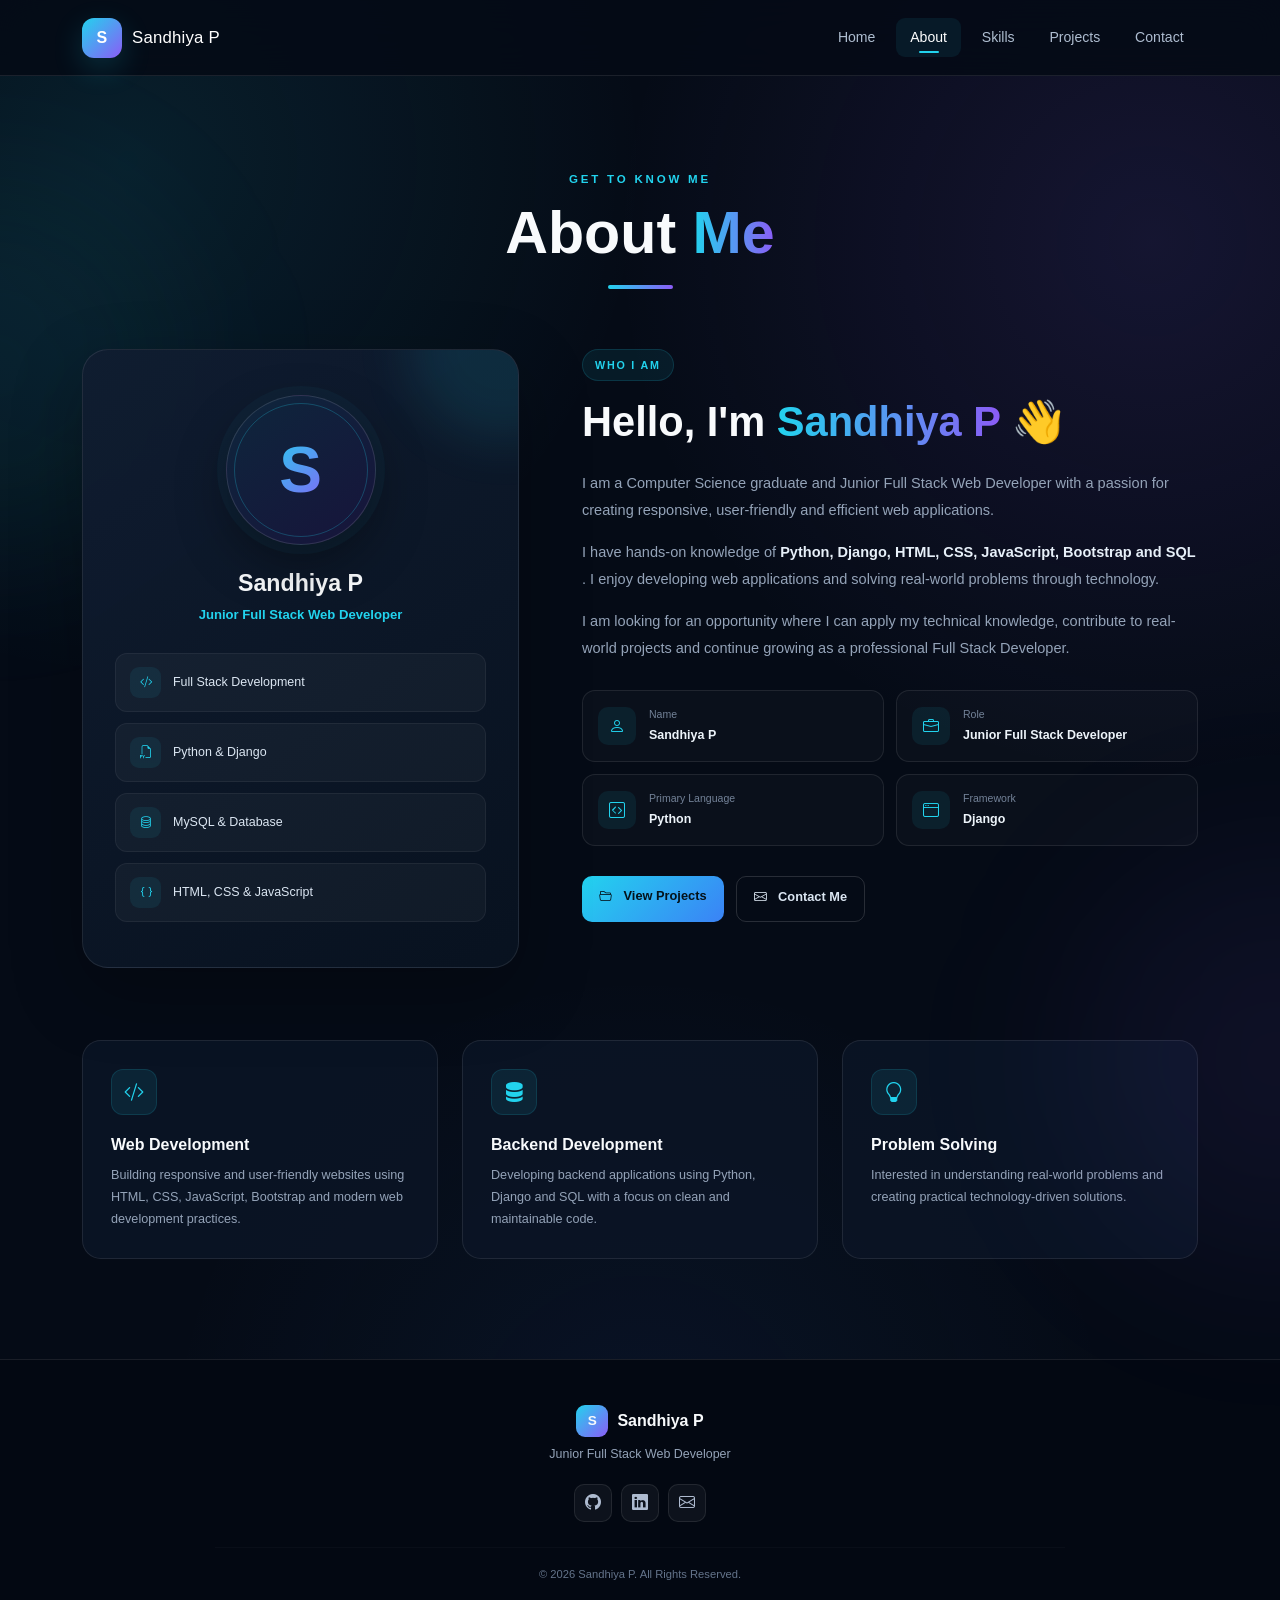
==== commit 435684b2: "Update Project" ====
--- a/about.html
+++ b/about.html
@@ -1,412 +1,1856 @@
-<!DOCTYPE html>
-<html lang="en">
-
-<head>
-    <meta charset="UTF-8">
-    <meta name="viewport" content="width=device-width, initial-scale=1.0">
-
-    <title>About Me | Sandhiya P</title>
-
-    <!-- Bootstrap CSS -->
-    <link href="https://cdn.jsdelivr.net/npm/bootstrap@5.3.3/dist/css/bootstrap.min.css" rel="stylesheet">
-
-    <!-- Bootstrap Icons -->
-    <link rel="stylesheet" href="https://cdn.jsdelivr.net/npm/bootstrap-icons@1.11.3/font/bootstrap-icons.min.css">
-
-    <!-- Custom CSS -->
-    <link rel="stylesheet" href="style.css">
-</head>
-
-<body>
-
-
-    <!-- ================= NAVBAR ================= -->
-
-    <nav class="navbar navbar-expand-lg navbar-dark fixed-top">
-
-        <div class="container">
-
-            <a class="navbar-brand fw-bold" href="index.html">
-                <span class="logo">S</span>
-                Sandhiya P
-            </a>
-
-
-            <button class="navbar-toggler" type="button" data-bs-toggle="collapse" data-bs-target="#navbarMenu">
-
-                <span class="navbar-toggler-icon"></span>
-
-            </button>
-
-
-            <div class="collapse navbar-collapse" id="navbarMenu">
-
-                <ul class="navbar-nav ms-auto">
-
-                    <li class="nav-item">
-                        <a class="nav-link" href="index.html">
-                            Home
-                        </a>
-                    </li>
-
-                    <li class="nav-item">
-                        <a class="nav-link active" href="about.html">
-                            About
-                        </a>
-                    </li>
-
-                    <li class="nav-item">
-                        <a class="nav-link" href="skills.html">
-                            Skills
-                        </a>
-                    </li>
-
-                    <li class="nav-item">
-                        <a class="nav-link" href="projects.html">
-                            Projects
-                        </a>
-                    </li>
-
-                    <li class="nav-item">
-                        <a class="nav-link" href="contact.html">
-                            Contact
-                        </a>
-                    </li>
-
-                </ul>
-
-            </div>
-
-        </div>
-
-    </nav>
-
-
-
-    <!-- ================= ABOUT SECTION ================= -->
-
-    <section class="about-section">
-
-        <div class="container">
-
-            <!-- TITLE -->
-
-            <div class="section-title text-center">
-
-                <p class="small-title">
-                    GET TO KNOW ME
-                </p>
-
-                <h1>
-                    About <span>Me</span>
-                </h1>
-
-                <p class="title-line"></p>
-
-            </div>
-
-
-            <!-- MAIN CONTENT -->
-
-            <div class="row align-items-center g-5">
-
-
-                <!-- LEFT PROFILE -->
-
-                <div class="col-lg-5">
-
-                    <div class="about-profile">
-
-                        <div class="profile-circle">
-
-                            <span>S</span>
-
-                        </div>
-
-
-                        <h2>
-                            Sandhiya P
-                        </h2>
-
-                        <p class="role">
-                            Junior Full Stack Web Developer
-                        </p>
-
-
-                        <!-- INFO -->
-
-                        <div class="profile-info">
-
-                            <div>
-                                <i class="bi bi-code-slash"></i>
-                                <span>Full Stack Development</span>
-                            </div>
-
-                            <div>
-                                <i class="bi bi-filetype-py"></i>
-                                <span>Python & Django</span>
-                            </div>
-
-                            <div>
-                                <i class="bi bi-database"></i>
-                                <span>SQL & Database</span>
-                            </div>
-
-                        </div>
-
-                    </div>
-
-                </div>
-
-
-
-                <!-- RIGHT CONTENT -->
-
-                <div class="col-lg-7">
-
-                    <div class="about-content">
-
-                        <span class="badge-title">
-                            WHO I AM
-                        </span>
-
-                        <h2>
-                            Hello, I'm <span>Sandhiya P</span> 👋
-                        </h2>
-
-
-                        <p>
-                            I am a Computer Science graduate and
-                            Junior Full Stack Web Developer with a
-                            passion for creating responsive,
-                            user-friendly and efficient web
-                            applications.
-                        </p>
-
-
-                        <p>
-                            I have hands-on knowledge of
-                            <strong>Python, Django, HTML, CSS,
-                                JavaScript, Bootstrap and SQL</strong>.
-                            I enjoy developing web applications and
-                            solving real-world problems through
-                            technology.
-                        </p>
-
-
-                        <p>
-                            I am looking for an opportunity where I
-                            can apply my technical knowledge,
-                            contribute to real-world projects and
-                            continue growing as a professional
-                            Full Stack Developer.
-                        </p>
-
-
-                        <!-- DETAILS -->
-
-                        <div class="details-grid">
-
-                            <div class="detail-item">
-
-                                <i class="bi bi-person"></i>
-
-                                <div>
-                                    <small>Name</small>
-                                    <strong>Sandhiya P</strong>
-                                </div>
-
-                            </div>
-
-
-                            <div class="detail-item">
-
-                                <i class="bi bi-briefcase"></i>
-
-                                <div>
-                                    <small>Role</small>
-                                    <strong>Junior Full Stack Developer</strong>
-                                </div>
-
-                            </div>
-
-
-                            <div class="detail-item">
-
-                                <i class="bi bi-code-square"></i>
-
-                                <div>
-                                    <small>Primary Language</small>
-                                    <strong>Python</strong>
-                                </div>
-
-                            </div>
-
-
-                            <div class="detail-item">
-
-                                <i class="bi bi-window"></i>
-
-                                <div>
-                                    <small>Framework</small>
-                                    <strong>Django</strong>
-                                </div>
-
-                            </div>
-
-                        </div>
-
-
-                        <!-- BUTTONS -->
-
-                        <div class="about-buttons">
-
-                            <a href="projects.html" class="btn btn-primary">
-
-                                <i class="bi bi-folder2-open"></i>
-                                View Projects
-
-                            </a>
-
-
-                            <a href="contact.html" class="btn btn-outline-light">
-
-                                <i class="bi bi-envelope"></i>
-                                Contact Me
-
-                            </a>
-
-                        </div>
-
-                    </div>
-
-                </div>
-
-            </div>
-
-
-            <!-- ================= BOTTOM CARDS ================= -->
-
-            <div class="row mt-5 g-4">
-
-                <div class="col-md-4">
-
-                    <div class="about-card">
-
-                        <i class="bi bi-code-slash"></i>
-
-                        <h4>
-                            Web Development
-                        </h4>
-
-                        <p>
-                            Building responsive and
-                            user-friendly websites using
-                            modern web technologies.
-                        </p>
-
-                    </div>
-
-                </div>
-
-
-                <div class="col-md-4">
-
-                    <div class="about-card">
-
-                        <i class="bi bi-database"></i>
-
-                        <h4>
-                            Backend Development
-                        </h4>
-
-                        <p>
-                            Developing backend applications
-                            using Python, Django and SQL.
-                        </p>
-
-                    </div>
-
-                </div>
-
-
-                <div class="col-md-4">
-
-                    <div class="about-card">
-
-                        <i class="bi bi-lightbulb"></i>
-
-                        <h4>
-                            Problem Solving
-                        </h4>
-
-                        <p>
-                            Interested in solving real-world
-                            problems through technology.
-                        </p>
-
-                    </div>
-
-                </div>
-
-            </div>
-
-        </div>
-
-    </section>
-
-
-
-    <!-- ================= FOOTER ================= -->
-
-    <footer>
-
-        <div class="container text-center">
-
-            <h5>
-                Sandhiya P
-            </h5>
-
-            <p>
-                Junior Full Stack Web Developer
-            </p>
-
-
-            <div class="footer-social">
-
-                <a href="#">
-                    <i class="bi bi-github"></i>
-                </a>
-
-                <a href="#">
-                    <i class="bi bi-linkedin"></i>
-                </a>
-
-                <a href="mailto:your-email@gmail.com">
-                    <i class="bi bi-envelope"></i>
-                </a>
-
-            </div>
-
-
-            <hr>
-
-
-            <p class="copyright">
-                © 2026 Sandhiya P. All Rights Reserved.
-            </p>
-
-        </div>
-
-    </footer>
-
-
-
-    <!-- Bootstrap JS -->
-
-    <script src="https://cdn.jsdelivr.net/npm/bootstrap@5.3.3/dist/js/bootstrap.bundle.min.js">
-    </script>
-
-</body>
-
+<!DOCTYPE html>
+<html lang="en">
+
+<head>
+
+    <meta charset="UTF-8">
+
+    <meta name="viewport" content="width=device-width, initial-scale=1.0">
+
+    <meta name="description"
+        content="About Sandhiya P - Junior Full Stack Web Developer skilled in Python, Django, HTML, CSS, JavaScript, Bootstrap and SQL.">
+
+    <meta name="author" content="Sandhiya P">
+
+    <title>About Me | Sandhiya P</title>
+
+
+    <!-- ================= BOOTSTRAP ================= -->
+
+    <link href="https://cdn.jsdelivr.net/npm/bootstrap@5.3.3/dist/css/bootstrap.min.css" rel="stylesheet">
+
+
+    <!-- ================= BOOTSTRAP ICONS ================= -->
+
+    <link rel="stylesheet" href="https://cdn.jsdelivr.net/npm/bootstrap-icons@1.11.3/font/bootstrap-icons.min.css">
+
+
+    <!-- ================= GOOGLE FONT ================= -->
+
+    <link rel="preconnect" href="https://fonts.googleapis.com">
+
+    <link rel="preconnect" href="https://fonts.gstatic.com" crossorigin>
+
+    <link href="https://fonts.googleapis.com/css2?family=Poppins:wght@400;500;600;700;800&display=swap"
+        rel="stylesheet">
+
+
+    <!-- ================= PAGE CSS ================= -->
+
+    <style>
+        /* =====================================================
+           ROOT
+        ====================================================== */
+
+        :root {
+
+            --bg: #050b16;
+            --bg-soft: #081120;
+
+            --surface: #0b1526;
+            --surface-2: #101d31;
+
+            --text: #f8fafc;
+            --muted: #94a3b8;
+
+            --line: rgba(255, 255, 255, 0.09);
+
+            --cyan: #22d3ee;
+            --blue: #3b82f6;
+            --violet: #8b5cf6;
+            --green: #34d399;
+
+        }
+
+
+        /* =====================================================
+           GLOBAL
+        ====================================================== */
+
+        * {
+            box-sizing: border-box;
+        }
+
+
+        html {
+            scroll-behavior: smooth;
+        }
+
+
+        body {
+
+            margin: 0;
+
+            padding-top: 76px;
+
+            font-family: "Poppins", sans-serif;
+
+            color: var(--text);
+
+            background:
+
+                radial-gradient(circle at 10% 10%,
+                    rgba(34, 211, 238, 0.10),
+                    transparent 28%),
+
+                radial-gradient(circle at 90% 15%,
+                    rgba(139, 92, 246, 0.12),
+                    transparent 30%),
+
+                radial-gradient(circle at 50% 90%,
+                    rgba(59, 130, 246, 0.07),
+                    transparent 30%),
+
+                var(--bg);
+
+            overflow-x: hidden;
+
+        }
+
+
+        a {
+            text-decoration: none;
+        }
+
+
+        /* =====================================================
+           NAVBAR
+        ====================================================== */
+
+        .navbar {
+
+            min-height: 76px;
+
+            background: rgba(5, 11, 22, 0.88) !important;
+
+            backdrop-filter: blur(18px);
+
+            -webkit-backdrop-filter: blur(18px);
+
+            border-bottom: 1px solid var(--line);
+
+        }
+
+
+        .navbar-brand {
+
+            display: flex;
+
+            align-items: center;
+
+            gap: 10px;
+
+            color: #fff !important;
+
+            font-size: 1.05rem;
+
+            letter-spacing: 0.2px;
+
+        }
+
+
+        .brand-logo {
+
+            width: 40px;
+
+            height: 40px;
+
+            display: inline-flex;
+
+            align-items: center;
+
+            justify-content: center;
+
+            border-radius: 12px;
+
+            font-size: 1rem;
+
+            font-weight: 800;
+
+            color: #fff;
+
+            background:
+
+                linear-gradient(135deg,
+                    var(--cyan),
+                    var(--violet));
+
+            box-shadow:
+                0 10px 30px rgba(34, 211, 238, 0.18);
+
+        }
+
+
+        .navbar-nav {
+
+            gap: 6px;
+
+        }
+
+
+        .nav-link {
+
+            position: relative;
+
+            color: #aebdd0 !important;
+
+            padding: 0.55rem 0.9rem !important;
+
+            border-radius: 9px;
+
+            font-size: 0.88rem;
+
+            font-weight: 500;
+
+            transition: 0.25s ease;
+
+        }
+
+
+        .nav-link:hover {
+
+            color: #fff !important;
+
+            background: rgba(255, 255, 255, 0.06);
+
+        }
+
+
+        .nav-link.active {
+
+            color: #fff !important;
+
+            background: rgba(34, 211, 238, 0.08);
+
+        }
+
+
+        .nav-link.active::after {
+
+            content: "";
+
+            position: absolute;
+
+            left: 50%;
+
+            bottom: 4px;
+
+            width: 20px;
+
+            height: 2px;
+
+            transform: translateX(-50%);
+
+            border-radius: 10px;
+
+            background: var(--cyan);
+
+        }
+
+
+        .navbar-toggler {
+
+            border-color: rgba(255, 255, 255, 0.15);
+
+        }
+
+
+        .navbar-toggler:focus {
+
+            box-shadow:
+                0 0 0 3px rgba(34, 211, 238, 0.12);
+
+        }
+
+
+        /* =====================================================
+           ABOUT SECTION
+        ====================================================== */
+
+        .about-section {
+
+            position: relative;
+
+            padding: 95px 0 100px;
+
+            min-height: calc(100vh - 76px);
+
+        }
+
+
+        /* Decorative background */
+
+        .about-section::before {
+
+            content: "";
+
+            position: absolute;
+
+            width: 380px;
+
+            height: 380px;
+
+            top: 100px;
+
+            left: -200px;
+
+            border-radius: 50%;
+
+            background: rgba(34, 211, 238, 0.06);
+
+            filter: blur(80px);
+
+            pointer-events: none;
+
+        }
+
+
+        .about-section::after {
+
+            content: "";
+
+            position: absolute;
+
+            width: 400px;
+
+            height: 400px;
+
+            right: -200px;
+
+            bottom: 100px;
+
+            border-radius: 50%;
+
+            background: rgba(139, 92, 246, 0.07);
+
+            filter: blur(90px);
+
+            pointer-events: none;
+
+        }
+
+
+        /* =====================================================
+           SECTION HEADER
+        ====================================================== */
+
+        .section-title {
+
+            position: relative;
+
+            z-index: 2;
+
+            margin-bottom: 60px;
+
+        }
+
+
+        .small-title {
+
+            margin-bottom: 12px;
+
+            color: var(--cyan);
+
+            font-size: 0.72rem;
+
+            font-weight: 700;
+
+            letter-spacing: 2.8px;
+
+        }
+
+
+        .section-title h1 {
+
+            margin: 0;
+
+            font-size: clamp(2.3rem, 5vw, 3.7rem);
+
+            font-weight: 800;
+
+            line-height: 1.1;
+
+        }
+
+
+        .section-title h1 span {
+
+            background:
+                linear-gradient(90deg,
+                    var(--cyan),
+                    var(--violet));
+
+            -webkit-background-clip: text;
+
+            background-clip: text;
+
+            color: transparent;
+
+        }
+
+
+        .title-line {
+
+            width: 65px;
+
+            height: 4px;
+
+            margin: 20px auto 0;
+
+            border-radius: 20px;
+
+            background:
+                linear-gradient(90deg,
+                    var(--cyan),
+                    var(--violet));
+
+        }
+
+
+        /* =====================================================
+           PROFILE CARD
+        ====================================================== */
+
+        .about-profile {
+
+            position: relative;
+
+            height: 100%;
+
+            padding: 45px 32px;
+
+            text-align: center;
+
+            border: 1px solid var(--line);
+
+            border-radius: 26px;
+
+            background:
+                linear-gradient(145deg,
+                    rgba(16, 29, 49, 0.96),
+                    rgba(8, 18, 32, 0.98));
+
+            box-shadow:
+                0 25px 70px rgba(0, 0, 0, 0.25);
+
+            overflow: hidden;
+
+            transition: 0.35s ease;
+
+        }
+
+
+        .about-profile::before {
+
+            content: "";
+
+            position: absolute;
+
+            width: 190px;
+
+            height: 190px;
+
+            top: -100px;
+
+            right: -80px;
+
+            border-radius: 50%;
+
+            background: rgba(34, 211, 238, 0.10);
+
+            filter: blur(25px);
+
+        }
+
+
+        .about-profile:hover {
+
+            transform: translateY(-6px);
+
+            border-color:
+                rgba(34, 211, 238, 0.25);
+
+            box-shadow:
+                0 35px 85px rgba(0, 0, 0, 0.35);
+
+        }
+
+
+        /* =====================================================
+           PROFILE CIRCLE
+        ====================================================== */
+
+        .profile-circle {
+
+            position: relative;
+
+            width: 150px;
+
+            height: 150px;
+
+            margin: 0 auto 25px;
+
+            display: flex;
+
+            align-items: center;
+
+            justify-content: center;
+
+            border-radius: 50%;
+
+            background:
+
+                linear-gradient(145deg,
+                    #0e263c,
+                    #17143b);
+
+            border: 1px solid rgba(255, 255, 255, 0.12);
+
+            box-shadow:
+
+                0 0 0 9px rgba(34, 211, 238, 0.035),
+
+                0 20px 50px rgba(0, 0, 0, 0.35);
+
+        }
+
+
+        .profile-circle::before {
+
+            content: "";
+
+            position: absolute;
+
+            inset: 7px;
+
+            border-radius: 50%;
+
+            border: 1px solid rgba(34, 211, 238, 0.25);
+
+        }
+
+
+        .profile-circle span {
+
+            font-size: 4rem;
+
+            font-weight: 800;
+
+            background:
+
+                linear-gradient(135deg,
+                    var(--cyan),
+                    var(--violet));
+
+            -webkit-background-clip: text;
+
+            background-clip: text;
+
+            color: transparent;
+
+        }
+
+
+        .about-profile h2 {
+
+            margin-bottom: 7px;
+
+            font-size: 1.45rem;
+
+            font-weight: 700;
+
+        }
+
+
+        .role {
+
+            margin-bottom: 28px;
+
+            color: var(--cyan);
+
+            font-size: 0.82rem;
+
+            font-weight: 600;
+
+        }
+
+
+        /* =====================================================
+           PROFILE INFO
+        ====================================================== */
+
+        .profile-info {
+
+            display: grid;
+
+            gap: 11px;
+
+            text-align: left;
+
+        }
+
+
+        .profile-info div {
+
+            display: flex;
+
+            align-items: center;
+
+            gap: 12px;
+
+            padding: 13px 14px;
+
+            border-radius: 12px;
+
+            background:
+                rgba(255, 255, 255, 0.035);
+
+            border: 1px solid rgba(255, 255, 255, 0.055);
+
+            color: #dbe6f2;
+
+            font-size: 0.78rem;
+
+            transition: 0.25s ease;
+
+        }
+
+
+        .profile-info div:hover {
+
+            background:
+                rgba(34, 211, 238, 0.07);
+
+            border-color:
+                rgba(34, 211, 238, 0.16);
+
+            transform: translateX(4px);
+
+        }
+
+
+        .profile-info i {
+
+            width: 31px;
+
+            height: 31px;
+
+            display: flex;
+
+            align-items: center;
+
+            justify-content: center;
+
+            flex-shrink: 0;
+
+            border-radius: 9px;
+
+            color: var(--cyan);
+
+            background:
+                rgba(34, 211, 238, 0.08);
+
+        }
+
+
+        /* =====================================================
+           ABOUT CONTENT
+        ====================================================== */
+
+        .about-content {
+
+            padding-left: 15px;
+
+        }
+
+
+        .badge-title {
+
+            display: inline-flex;
+
+            align-items: center;
+
+            padding: 7px 12px;
+
+            margin-bottom: 15px;
+
+            border-radius: 999px;
+
+            color: var(--cyan);
+
+            background:
+                rgba(34, 211, 238, 0.08);
+
+            border: 1px solid rgba(34, 211, 238, 0.15);
+
+            font-size: 0.67rem;
+
+            font-weight: 700;
+
+            letter-spacing: 1.8px;
+
+        }
+
+
+        .about-content h2 {
+
+            margin-bottom: 22px;
+
+            font-size: clamp(1.8rem, 4vw, 2.6rem);
+
+            font-weight: 750;
+
+            line-height: 1.25;
+
+        }
+
+
+        .about-content h2 span {
+
+            background:
+
+                linear-gradient(90deg,
+                    var(--cyan),
+                    var(--violet));
+
+            -webkit-background-clip: text;
+
+            background-clip: text;
+
+            color: transparent;
+
+        }
+
+
+        .about-content>p {
+
+            max-width: 720px;
+
+            margin-bottom: 15px;
+
+            color: var(--muted);
+
+            font-size: 0.91rem;
+
+            line-height: 1.85;
+
+        }
+
+
+        .about-content strong {
+
+            color: #e7f0f9;
+
+            font-weight: 600;
+
+        }
+
+
+        /* =====================================================
+           DETAILS
+        ====================================================== */
+
+        .details-grid {
+
+            display: grid;
+
+            grid-template-columns:
+                repeat(2, minmax(0, 1fr));
+
+            gap: 12px;
+
+            margin-top: 28px;
+
+        }
+
+
+        .detail-item {
+
+            display: flex;
+
+            align-items: center;
+
+            gap: 13px;
+
+            min-height: 72px;
+
+            padding: 13px 15px;
+
+            border: 1px solid var(--line);
+
+            border-radius: 13px;
+
+            background:
+                rgba(255, 255, 255, 0.025);
+
+            transition: 0.25s ease;
+
+        }
+
+
+        .detail-item:hover {
+
+            transform: translateY(-3px);
+
+            border-color:
+                rgba(34, 211, 238, 0.18);
+
+            background:
+                rgba(255, 255, 255, 0.045);
+
+        }
+
+
+        .detail-item>i {
+
+            width: 38px;
+
+            height: 38px;
+
+            flex-shrink: 0;
+
+            display: flex;
+
+            align-items: center;
+
+            justify-content: center;
+
+            border-radius: 10px;
+
+            color: var(--cyan);
+
+            background:
+                rgba(34, 211, 238, 0.08);
+
+        }
+
+
+        .detail-item small {
+
+            display: block;
+
+            margin-bottom: 3px;
+
+            color: #738298;
+
+            font-size: 0.66rem;
+
+        }
+
+
+        .detail-item strong {
+
+            display: block;
+
+            color: #edf4fa;
+
+            font-size: 0.78rem;
+
+            font-weight: 600;
+
+        }
+
+
+        /* =====================================================
+           BUTTONS
+        ====================================================== */
+
+        .about-buttons {
+
+            display: flex;
+
+            flex-wrap: wrap;
+
+            gap: 12px;
+
+            margin-top: 30px;
+
+        }
+
+
+        .about-buttons .btn {
+
+            min-height: 46px;
+
+            padding: 10px 17px;
+
+            border-radius: 10px;
+
+            font-size: 0.8rem;
+
+            font-weight: 600;
+
+            transition: 0.25s ease;
+
+        }
+
+
+        .about-buttons .btn-primary {
+
+            border: none;
+
+            background:
+                linear-gradient(135deg,
+                    var(--cyan),
+                    var(--blue));
+
+            color: #04121a;
+
+        }
+
+
+        .about-buttons .btn-primary:hover {
+
+            transform: translateY(-3px);
+
+            box-shadow:
+                0 14px 30px rgba(34, 211, 238, 0.18);
+
+            color: #04121a;
+
+        }
+
+
+        .about-buttons .btn-outline-light {
+
+            border-color:
+                rgba(255, 255, 255, 0.14);
+
+            color: #dbe6f2;
+
+        }
+
+
+        .about-buttons .btn-outline-light:hover {
+
+            transform: translateY(-3px);
+
+            background:
+                rgba(255, 255, 255, 0.07);
+
+            border-color:
+                rgba(255, 255, 255, 0.25);
+
+        }
+
+
+        /* =====================================================
+           BOTTOM CARDS
+        ====================================================== */
+
+        .about-card {
+
+            height: 100%;
+
+            padding: 28px;
+
+            border: 1px solid var(--line);
+
+            border-radius: 19px;
+
+            background:
+                rgba(11, 21, 38, 0.82);
+
+            transition: 0.3s ease;
+
+        }
+
+
+        .about-card:hover {
+
+            transform: translateY(-6px);
+
+            border-color:
+                rgba(34, 211, 238, 0.20);
+
+            background:
+                rgba(16, 29, 49, 0.95);
+
+            box-shadow:
+                0 22px 50px rgba(0, 0, 0, 0.25);
+
+        }
+
+
+        .about-card>i {
+
+            width: 46px;
+
+            height: 46px;
+
+            display: flex;
+
+            align-items: center;
+
+            justify-content: center;
+
+            margin-bottom: 20px;
+
+            border-radius: 12px;
+
+            color: var(--cyan);
+
+            background:
+                rgba(34, 211, 238, 0.09);
+
+            border: 1px solid rgba(34, 211, 238, 0.13);
+
+            font-size: 1.25rem;
+
+        }
+
+
+        .about-card h4 {
+
+            margin-bottom: 10px;
+
+            font-size: 1rem;
+
+            font-weight: 700;
+
+        }
+
+
+        .about-card p {
+
+            margin: 0;
+
+            color: var(--muted);
+
+            font-size: 0.79rem;
+
+            line-height: 1.75;
+
+        }
+
+
+        /* =====================================================
+           FOOTER
+        ====================================================== */
+
+        .site-footer {
+
+            padding: 45px 0 25px;
+
+            border-top: 1px solid var(--line);
+
+            background: #030812;
+
+        }
+
+
+        .footer-logo {
+
+            display: inline-flex;
+
+            align-items: center;
+
+            gap: 9px;
+
+            margin-bottom: 8px;
+
+            font-weight: 700;
+
+        }
+
+
+        .footer-logo span {
+
+            width: 32px;
+
+            height: 32px;
+
+            display: inline-flex;
+
+            align-items: center;
+
+            justify-content: center;
+
+            border-radius: 9px;
+
+            font-size: 0.85rem;
+
+            background:
+                linear-gradient(135deg,
+                    var(--cyan),
+                    var(--violet));
+
+        }
+
+
+        .footer-role {
+
+            margin-bottom: 20px;
+
+            color: var(--muted);
+
+            font-size: 0.78rem;
+
+        }
+
+
+        .footer-social {
+
+            display: flex;
+
+            justify-content: center;
+
+            gap: 9px;
+
+            margin-bottom: 25px;
+
+        }
+
+
+        .footer-social a {
+
+            width: 38px;
+
+            height: 38px;
+
+            display: flex;
+
+            align-items: center;
+
+            justify-content: center;
+
+            border-radius: 10px;
+
+            color: #aebbd0;
+
+            background:
+                rgba(255, 255, 255, 0.045);
+
+            border: 1px solid var(--line);
+
+            transition: 0.25s ease;
+
+        }
+
+
+        .footer-social a:hover {
+
+            color: #fff;
+
+            transform: translateY(-3px);
+
+            border-color:
+                rgba(34, 211, 238, 0.25);
+
+            background:
+                rgba(34, 211, 238, 0.08);
+
+        }
+
+
+        .site-footer hr {
+
+            max-width: 850px;
+
+            margin: 0 auto 18px;
+
+            border-color: var(--line);
+
+        }
+
+
+        .copyright {
+
+            margin: 0;
+
+            color: #64748b;
+
+            font-size: 0.7rem;
+
+        }
+
+
+        /* =====================================================
+           RESPONSIVE
+        ====================================================== */
+
+        @media (max-width: 991.98px) {
+
+            body {
+                padding-top: 68px;
+            }
+
+
+            .navbar {
+                min-height: 68px;
+            }
+
+
+            .about-section {
+                padding: 70px 0 80px;
+            }
+
+
+            .section-title {
+                margin-bottom: 42px;
+            }
+
+
+            .about-content {
+                padding-left: 0;
+            }
+
+
+            .about-profile {
+                max-width: 600px;
+
+                margin: 0 auto;
+            }
+
+        }
+
+
+        @media (max-width: 767.98px) {
+
+            .about-section {
+                padding: 58px 0 65px;
+            }
+
+
+            .section-title h1 {
+                font-size: 2.35rem;
+            }
+
+
+            .about-profile {
+                padding: 35px 22px;
+            }
+
+
+            .profile-circle {
+                width: 125px;
+                height: 125px;
+            }
+
+
+            .profile-circle span {
+                font-size: 3.3rem;
+            }
+
+
+            .about-content {
+                margin-top: 8px;
+            }
+
+
+            .about-content h2 {
+                font-size: 1.8rem;
+            }
+
+
+            .details-grid {
+                grid-template-columns: 1fr;
+            }
+
+
+            .about-buttons {
+                flex-direction: column;
+            }
+
+
+            .about-buttons .btn {
+                width: 100%;
+            }
+
+
+            .about-card {
+                padding: 24px;
+            }
+
+        }
+
+
+        @media (max-width: 420px) {
+
+            .section-title h1 {
+                font-size: 2rem;
+            }
+
+
+            .about-content>p {
+                font-size: 0.84rem;
+            }
+
+
+            .profile-info div {
+                font-size: 0.73rem;
+            }
+
+        }
+    </style>
+
+</head>
+
+
+<body>
+
+
+    <!-- =====================================================
+         NAVBAR
+    ====================================================== -->
+
+    <nav class="navbar navbar-expand-lg navbar-dark fixed-top">
+
+        <div class="container">
+
+
+            <a class="navbar-brand" href="index.html">
+
+                <span class="brand-logo">
+                    S
+                </span>
+
+                <span>
+                    Sandhiya P
+                </span>
+
+            </a>
+
+
+            <button class="navbar-toggler" type="button" data-bs-toggle="collapse" data-bs-target="#navbarMenu"
+                aria-controls="navbarMenu" aria-expanded="false" aria-label="Toggle navigation">
+
+                <span class="navbar-toggler-icon"></span>
+
+            </button>
+
+
+            <div class="collapse navbar-collapse" id="navbarMenu">
+
+                <ul class="navbar-nav ms-auto">
+
+
+                    <li class="nav-item">
+
+                        <a class="nav-link" href="index.html">
+
+                            Home
+
+                        </a>
+
+                    </li>
+
+
+                    <li class="nav-item">
+
+                        <a class="nav-link active" href="about.html" aria-current="page">
+
+                            About
+
+                        </a>
+
+                    </li>
+
+
+                    <li class="nav-item">
+
+                        <a class="nav-link" href="skills.html">
+
+                            Skills
+
+                        </a>
+
+                    </li>
+
+
+                    <li class="nav-item">
+
+                        <a class="nav-link" href="projects.html">
+
+                            Projects
+
+                        </a>
+
+                    </li>
+
+
+                    <li class="nav-item">
+
+                        <a class="nav-link" href="contact.html">
+
+                            Contact
+
+                        </a>
+
+                    </li>
+
+
+                </ul>
+
+            </div>
+
+        </div>
+
+    </nav>
+
+
+
+    <!-- =====================================================
+         MAIN
+    ====================================================== -->
+
+    <main>
+
+
+        <section class="about-section">
+
+            <div class="container">
+
+
+                <!-- =================================================
+                     SECTION HEADER
+                ================================================== -->
+
+                <div class="section-title text-center">
+
+                    <p class="small-title">
+                        GET TO KNOW ME
+                    </p>
+
+                    <h1>
+                        About <span>Me</span>
+                    </h1>
+
+                    <div class="title-line"></div>
+
+                </div>
+
+
+
+                <!-- =================================================
+                     MAIN ABOUT CONTENT
+                ================================================== -->
+
+                <div class="row align-items-stretch g-4 g-lg-5">
+
+
+                    <!-- =================================================
+                         PROFILE
+                    ================================================== -->
+
+                    <div class="col-lg-5">
+
+                        <div class="about-profile">
+
+
+                            <div class="profile-circle">
+
+                                <span>
+                                    S
+                                </span>
+
+                            </div>
+
+
+                            <h2>
+                                Sandhiya P
+                            </h2>
+
+
+                            <p class="role">
+                                Junior Full Stack Web Developer
+                            </p>
+
+
+                            <div class="profile-info">
+
+
+                                <div>
+
+                                    <i class="bi bi-code-slash"></i>
+
+                                    <span>
+                                        Full Stack Development
+                                    </span>
+
+                                </div>
+
+
+                                <div>
+
+                                    <i class="bi bi-filetype-py"></i>
+
+                                    <span>
+                                        Python & Django
+                                    </span>
+
+                                </div>
+
+
+                                <div>
+
+                                    <i class="bi bi-database"></i>
+
+                                    <span>
+                                        MySQL & Database
+                                    </span>
+
+                                </div>
+
+
+                                <div>
+
+                                    <i class="bi bi-braces"></i>
+
+                                    <span>
+                                        HTML, CSS & JavaScript
+                                    </span>
+
+                                </div>
+
+
+                            </div>
+
+                        </div>
+
+                    </div>
+
+
+
+                    <!-- =================================================
+                         ABOUT TEXT
+                    ================================================== -->
+
+                    <div class="col-lg-7">
+
+                        <div class="about-content">
+
+
+                            <span class="badge-title">
+                                WHO I AM
+                            </span>
+
+
+                            <h2>
+                                Hello, I'm
+                                <span>Sandhiya P</span> 👋
+                            </h2>
+
+
+                            <p>
+                                I am a Computer Science graduate and
+                                Junior Full Stack Web Developer with
+                                a passion for creating responsive,
+                                user-friendly and efficient web
+                                applications.
+                            </p>
+
+
+                            <p>
+                                I have hands-on knowledge of
+                                <strong>
+                                    Python, Django, HTML, CSS,
+                                    JavaScript, Bootstrap and SQL
+                                </strong>.
+                                I enjoy developing web applications
+                                and solving real-world problems
+                                through technology.
+                            </p>
+
+
+                            <p>
+                                I am looking for an opportunity where
+                                I can apply my technical knowledge,
+                                contribute to real-world projects
+                                and continue growing as a
+                                professional Full Stack Developer.
+                            </p>
+
+
+
+                            <!-- =================================================
+                                 DETAILS
+                            ================================================== -->
+
+                            <div class="details-grid">
+
+
+                                <div class="detail-item">
+
+                                    <i class="bi bi-person"></i>
+
+                                    <div>
+
+                                        <small>
+                                            Name
+                                        </small>
+
+                                        <strong>
+                                            Sandhiya P
+                                        </strong>
+
+                                    </div>
+
+                                </div>
+
+
+                                <div class="detail-item">
+
+                                    <i class="bi bi-briefcase"></i>
+
+                                    <div>
+
+                                        <small>
+                                            Role
+                                        </small>
+
+                                        <strong>
+                                            Junior Full Stack Developer
+                                        </strong>
+
+                                    </div>
+
+                                </div>
+
+
+                                <div class="detail-item">
+
+                                    <i class="bi bi-code-square"></i>
+
+                                    <div>
+
+                                        <small>
+                                            Primary Language
+                                        </small>
+
+                                        <strong>
+                                            Python
+                                        </strong>
+
+                                    </div>
+
+                                </div>
+
+
+                                <div class="detail-item">
+
+                                    <i class="bi bi-window"></i>
+
+                                    <div>
+
+                                        <small>
+                                            Framework
+                                        </small>
+
+                                        <strong>
+                                            Django
+                                        </strong>
+
+                                    </div>
+
+                                </div>
+
+
+                            </div>
+
+
+
+                            <!-- =================================================
+                                 BUTTONS
+                            ================================================== -->
+
+                            <div class="about-buttons">
+
+
+                                <a href="projects.html" class="btn btn-primary">
+
+                                    <i class="bi bi-folder2-open me-2"></i>
+
+                                    View Projects
+
+                                </a>
+
+
+                                <a href="contact.html" class="btn btn-outline-light">
+
+                                    <i class="bi bi-envelope me-2"></i>
+
+                                    Contact Me
+
+                                </a>
+
+
+                            </div>
+
+
+                        </div>
+
+                    </div>
+
+                </div>
+
+
+
+                <!-- =================================================
+                     BOTTOM CARDS
+                ================================================== -->
+
+                <div class="row mt-4 mt-lg-5 g-4">
+
+
+                    <!-- WEB DEVELOPMENT -->
+
+                    <div class="col-md-4">
+
+                        <div class="about-card">
+
+                            <i class="bi bi-code-slash"></i>
+
+                            <h4>
+                                Web Development
+                            </h4>
+
+                            <p>
+                                Building responsive and
+                                user-friendly websites using
+                                HTML, CSS, JavaScript, Bootstrap
+                                and modern web development
+                                practices.
+                            </p>
+
+                        </div>
+
+                    </div>
+
+
+
+                    <!-- BACKEND -->
+
+                    <div class="col-md-4">
+
+                        <div class="about-card">
+
+                            <i class="bi bi-server"></i>
+
+                            <h4>
+                                Backend Development
+                            </h4>
+
+                            <p>
+                                Developing backend applications
+                                using Python, Django and SQL
+                                with a focus on clean and
+                                maintainable code.
+                            </p>
+
+                        </div>
+
+                    </div>
+
+
+
+                    <!-- PROBLEM SOLVING -->
+
+                    <div class="col-md-4">
+
+                        <div class="about-card">
+
+                            <i class="bi bi-lightbulb"></i>
+
+                            <h4>
+                                Problem Solving
+                            </h4>
+
+                            <p>
+                                Interested in understanding
+                                real-world problems and creating
+                                practical technology-driven
+                                solutions.
+                            </p>
+
+                        </div>
+
+                    </div>
+
+
+                </div>
+
+            </div>
+
+        </section>
+
+    </main>
+
+
+
+    <!-- =====================================================
+         FOOTER
+    ====================================================== -->
+
+    <footer class="site-footer">
+
+        <div class="container text-center">
+
+
+            <div class="footer-logo">
+
+                <span>
+                    S
+                </span>
+
+                Sandhiya P
+
+            </div>
+
+
+            <p class="footer-role">
+                Junior Full Stack Web Developer
+            </p>
+
+
+            <div class="footer-social">
+
+
+                <a href="#" target="_blank" rel="noopener noreferrer" aria-label="GitHub">
+
+                    <i class="bi bi-github"></i>
+
+                </a>
+
+
+                <a href="#" target="_blank" rel="noopener noreferrer" aria-label="LinkedIn">
+
+                    <i class="bi bi-linkedin"></i>
+
+                </a>
+
+
+                <a href="mailto:your-email@gmail.com" aria-label="Email">
+
+                    <i class="bi bi-envelope"></i>
+
+                </a>
+
+
+            </div>
+
+
+            <hr>
+
+
+            <p class="copyright">
+                © 2026 Sandhiya P. All Rights Reserved.
+            </p>
+
+
+        </div>
+
+    </footer>
+
+
+
+    <!-- =====================================================
+         BOOTSTRAP JS
+    ====================================================== -->
+
+    <script src="https://cdn.jsdelivr.net/npm/bootstrap@5.3.3/dist/js/bootstrap.bundle.min.js">
+    </script>
+
+</body>
+
 </html>
